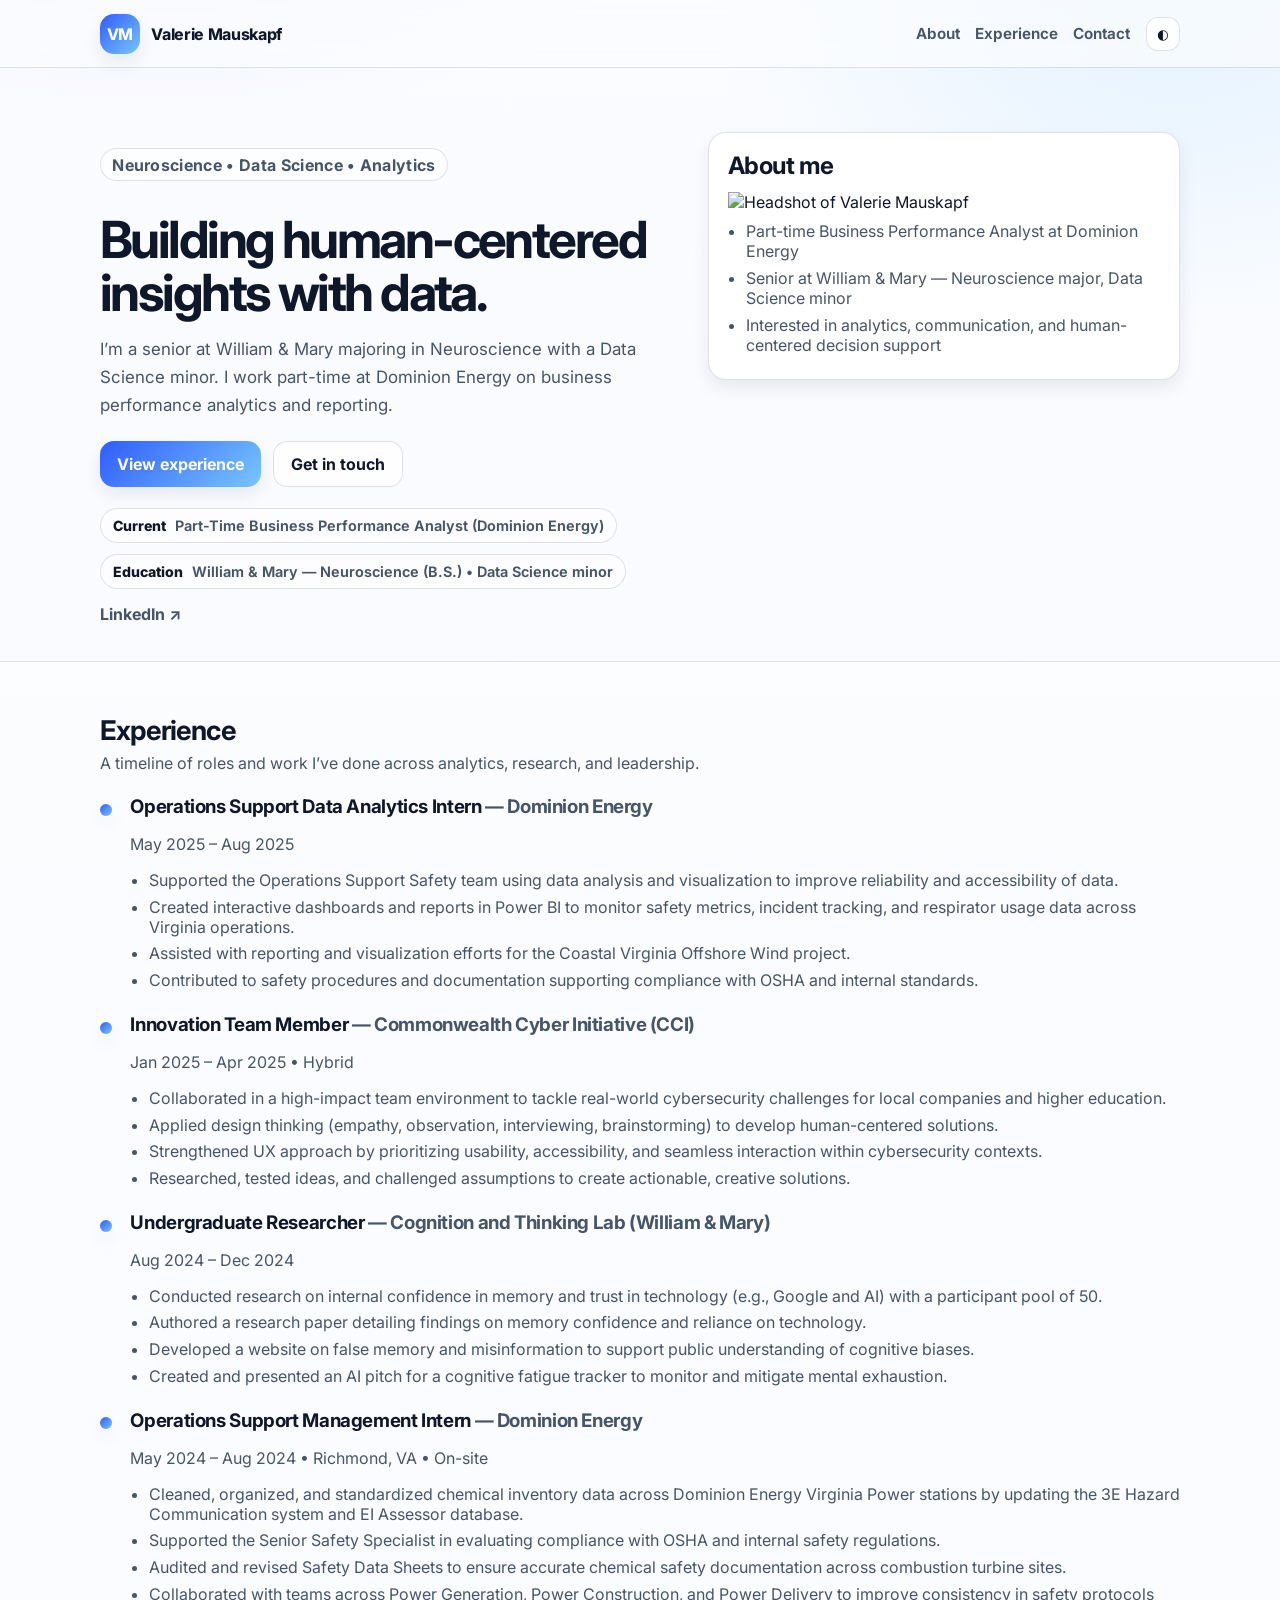
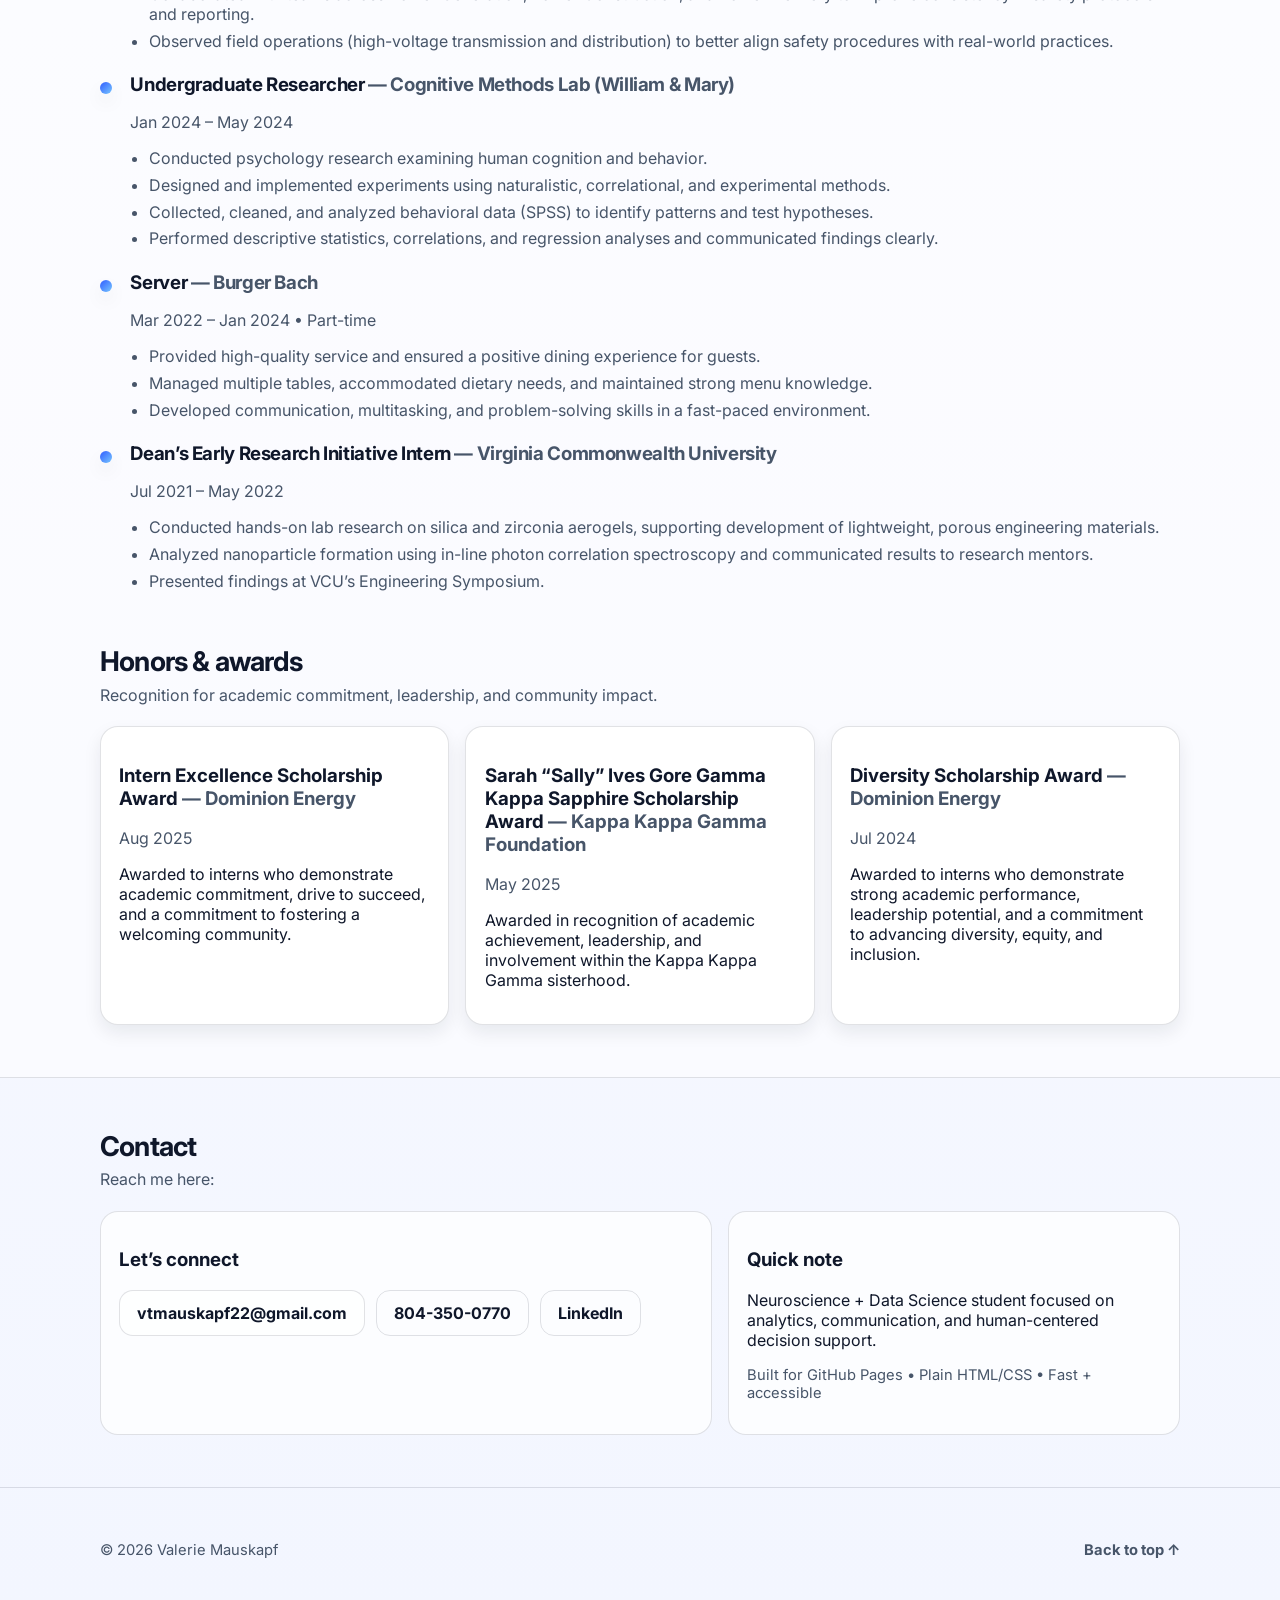
==== index.html @ 545d45dd "Update index.html" ====
<!doctype html>
<html lang="en">
<head>
  <meta charset="utf-8" />
  <meta name="viewport" content="width=device-width, initial-scale=1" />
  <title>Valerie Mauskapf | Portfolio</title>
  <meta name="description" content="Portfolio site: Neuroscience + Data Science, analytics, and human-centered work." />

  <!-- Open Graph -->
  <meta property="og:title" content="Valerie Mauskapf | Portfolio" />
  <meta property="og:description" content="Neuroscience + Data Science, analytics, and human-centered work." />
  <meta property="og:type" content="website" />

  <link rel="preconnect" href="https://fonts.googleapis.com">
  <link rel="preconnect" href="https://fonts.gstatic.com" crossorigin>
  <link href="https://fonts.googleapis.com/css2?family=Inter:wght@400;500;650;750&display=swap" rel="stylesheet">

  <link rel="stylesheet" href="assets/css/styles.css" />
</head>

<body>
  <a class="skip-link" href="#main">Skip to content</a>

  <header class="site-header" id="top">
    <div class="container header-inner">
      <a class="brand" href="#top" aria-label="Home">
        <span class="brand-mark" aria-hidden="true">VM</span>
        <span class="brand-text">Valerie Mauskapf</span>
      </a>

      <nav class="nav" aria-label="Primary">
        <button class="nav-toggle" type="button" aria-expanded="false" aria-controls="nav-links">
          <span class="sr-only">Toggle menu</span>
          <span aria-hidden="true">☰</span>
        </button>

        <div class="nav-links" id="nav-links">
          <a href="#about-me">About</a>
          <a href="#experience">Experience</a>
          <a href="#contact">Contact</a>
          <button class="theme-toggle" type="button" aria-label="Toggle dark mode">
            <span aria-hidden="true">◐</span>
          </button>
        </div>
      </nav>
    </div>
  </header>

  <main id="main">
    <!-- HERO -->
    <section class="hero" id="about-me">
      <div class="container hero-grid">
        <div class="hero-copy">
          <p class="eyebrow">Neuroscience • Data Science • Analytics</p>
          <h1>Building human-centered insights with data.</h1>
          <p class="lead">
            I’m a senior at William &amp; Mary majoring in Neuroscience with a Data Science minor.
            I work part-time at Dominion Energy on business performance analytics and reporting.
          </p>

          <div class="cta-row">
            <a class="btn primary" href="#experience">View experience</a>
            <a class="btn" href="#contact">Get in touch</a>
          </div>

          <div class="meta-row" role="list">
            <div class="meta-pill" role="listitem">
              <span class="meta-k">Current</span>
              <span class="meta-v">Part-Time Business Performance Analyst (Dominion Energy)</span>
            </div>
            <div class="meta-pill" role="listitem">
              <span class="meta-k">Education</span>
              <span class="meta-v">William &amp; Mary — Neuroscience (B.S.) • Data Science minor</span>
            </div>
          </div>

          <div class="link-row">
            <a class="link" href="https://www.linkedin.com/in/valeriemauskapf/details/honors/" target="_blank" rel="noreferrer noopener">
              LinkedIn
              <span aria-hidden="true">↗</span>
            </a>
          </div>
        </div>

        <!-- ABOUT ME CARD (was Highlights) -->
        <div class="hero-card" aria-label="About me">
          <div class="card">
            <h2 class="card-title">About me</h2>

            <!-- Headshot -->
            <!-- Put your photo at: /assets/img/headshot.jpg (or change the src below) -->
            <div class="headshot-wrap" aria-hidden="false">
              <img
                class="headshot"
                src="assets/img/headshot.jpg"
                alt="Headshot of Valerie Mauskapf"
                loading="lazy"
              />
            </div>

            <ul class="bullets">
              <li>Part-time Business Performance Analyst at Dominion Energy</li>
              <li>Senior at William &amp; Mary — Neuroscience major, Data Science minor</li>
              <li>Interested in analytics, communication, and human-centered decision support</li>
            </ul>
          </div>
        </div>
      </div>
    </section>

    <!-- EXPERIENCE -->
    <section class="section alt" id="experience">
      <div class="container">
        <div class="section-head">
          <h2>Experience</h2>
          <p>A timeline of roles and work I’ve done across analytics, research, and leadership.</p>
        </div>

        <div class="timeline">
          <article class="timeline-item">
            <div class="dot" aria-hidden="true"></div>
            <div class="timeline-content">
              <h3>Operations Support Data Analytics Intern <span class="muted">— Dominion Energy</span></h3>
              <p class="muted">May 2025 – Aug 2025</p>
              <ul class="bullets">
                <li>Supported the Operations Support Safety team using data analysis and visualization to improve reliability and accessibility of data.</li>
                <li>Created interactive dashboards and reports in Power BI to monitor safety metrics, incident tracking, and respirator usage data across Virginia operations.</li>
                <li>Assisted with reporting and visualization efforts for the Coastal Virginia Offshore Wind project.</li>
                <li>Contributed to safety procedures and documentation supporting compliance with OSHA and internal standards.</li>
              </ul>
            </div>
          </article>

          <article class="timeline-item">
            <div class="dot" aria-hidden="true"></div>
            <div class="timeline-content">
              <h3>Innovation Team Member <span class="muted">— Commonwealth Cyber Initiative (CCI)</span></h3>
              <p class="muted">Jan 2025 – Apr 2025 • Hybrid</p>
              <ul class="bullets">
                <li>Collaborated in a high-impact team environment to tackle real-world cybersecurity challenges for local companies and higher education.</li>
                <li>Applied design thinking (empathy, observation, interviewing, brainstorming) to develop human-centered solutions.</li>
                <li>Strengthened UX approach by prioritizing usability, accessibility, and seamless interaction within cybersecurity contexts.</li>
                <li>Researched, tested ideas, and challenged assumptions to create actionable, creative solutions.</li>
              </ul>
            </div>
          </article>

          <article class="timeline-item">
            <div class="dot" aria-hidden="true"></div>
            <div class="timeline-content">
              <h3>Undergraduate Researcher <span class="muted">— Cognition and Thinking Lab (William &amp; Mary)</span></h3>
              <p class="muted">Aug 2024 – Dec 2024</p>
              <ul class="bullets">
                <li>Conducted research on internal confidence in memory and trust in technology (e.g., Google and AI) with a participant pool of 50.</li>
                <li>Authored a research paper detailing findings on memory confidence and reliance on technology.</li>
                <li>Developed a website on false memory and misinformation to support public understanding of cognitive biases.</li>
                <li>Created and presented an AI pitch for a cognitive fatigue tracker to monitor and mitigate mental exhaustion.</li>
              </ul>
            </div>
          </article>

          <article class="timeline-item">
            <div class="dot" aria-hidden="true"></div>
            <div class="timeline-content">
              <h3>Operations Support Management Intern <span class="muted">— Dominion Energy</span></h3>
              <p class="muted">May 2024 – Aug 2024 • Richmond, VA • On-site</p>
              <ul class="bullets">
                <li>Cleaned, organized, and standardized chemical inventory data across Dominion Energy Virginia Power stations by updating the 3E Hazard Communication system and EI Assessor database.</li>
                <li>Supported the Senior Safety Specialist in evaluating compliance with OSHA and internal safety regulations.</li>
                <li>Audited and revised Safety Data Sheets to ensure accurate chemical safety documentation across combustion turbine sites.</li>
                <li>Collaborated with teams across Power Generation, Power Construction, and Power Delivery to improve consistency in safety protocols and reporting.</li>
                <li>Observed field operations (high-voltage transmission and distribution) to better align safety procedures with real-world practices.</li>
              </ul>
            </div>
          </article>

          <article class="timeline-item">
            <div class="dot" aria-hidden="true"></div>
            <div class="timeline-content">
              <h3>Undergraduate Researcher <span class="muted">— Cognitive Methods Lab (William &amp; Mary)</span></h3>
              <p class="muted">Jan 2024 – May 2024</p>
              <ul class="bullets">
                <li>Conducted psychology research examining human cognition and behavior.</li>
                <li>Designed and implemented experiments using naturalistic, correlational, and experimental methods.</li>
                <li>Collected, cleaned, and analyzed behavioral data (SPSS) to identify patterns and test hypotheses.</li>
                <li>Performed descriptive statistics, correlations, and regression analyses and communicated findings clearly.</li>
              </ul>
            </div>
          </article>

          <article class="timeline-item">
            <div class="dot" aria-hidden="true"></div>
            <div class="timeline-content">
              <h3>Server <span class="muted">— Burger Bach</span></h3>
              <p class="muted">Mar 2022 – Jan 2024 • Part-time</p>
              <ul class="bullets">
                <li>Provided high-quality service and ensured a positive dining experience for guests.</li>
                <li>Managed multiple tables, accommodated dietary needs, and maintained strong menu knowledge.</li>
                <li>Developed communication, multitasking, and problem-solving skills in a fast-paced environment.</li>
              </ul>
            </div>
          </article>

          <article class="timeline-item">
            <div class="dot" aria-hidden="true"></div>
            <div class="timeline-content">
              <h3>Dean’s Early Research Initiative Intern <span class="muted">— Virginia Commonwealth University</span></h3>
              <p class="muted">Jul 2021 – May 2022</p>
              <ul class="bullets">
                <li>Conducted hands-on lab research on silica and zirconia aerogels, supporting development of lightweight, porous engineering materials.</li>
                <li>Analyzed nanoparticle formation using in-line photon correlation spectroscopy and communicated results to research mentors.</li>
                <li>Presented findings at VCU’s Engineering Symposium.</li>
              </ul>
            </div>
          </article>
        </div>

        <!-- HONORS & AWARDS (under Experience) -->
        <div class="section-head" style="margin-top: 48px;">
          <h2>Honors &amp; awards</h2>
          <p>Recognition for academic commitment, leadership, and community impact.</p>
        </div>

        <div class="cards">
          <article class="card">
            <h3>Intern Excellence Scholarship Award <span class="muted">— Dominion Energy</span></h3>
            <p class="muted">Aug 2025</p>
            <p>
              Awarded to interns who demonstrate academic commitment, drive to succeed, and a commitment to fostering a welcoming community.
            </p>
          </article>

          <article class="card">
            <h3>Sarah “Sally” Ives Gore Gamma Kappa Sapphire Scholarship Award <span class="muted">— Kappa Kappa Gamma Foundation</span></h3>
            <p class="muted">May 2025</p>
            <p>
              Awarded in recognition of academic achievement, leadership, and involvement within the Kappa Kappa Gamma sisterhood.
            </p>
          </article>

          <article class="card">
            <h3>Diversity Scholarship Award <span class="muted">— Dominion Energy</span></h3>
            <p class="muted">Jul 2024</p>
            <p>
              Awarded to interns who demonstrate strong academic performance, leadership potential, and a commitment to advancing diversity, equity, and inclusion.
            </p>
          </article>
        </div>
      </div>
    </section>

    <!-- CONTACT -->
    <section class="section" id="contact">
      <div class="container">
        <div class="section-head">
          <h2>Contact</h2>
          <p>Reach me here:</p>
        </div>

        <div class="contact-card">
          <div class="panel">
            <h3>Let’s connect</h3>

            <div class="contact-links">
              <a class="btn" href="mailto:vtmauskapf22@gmail.com">vtmauskapf22@gmail.com</a>
              <a class="btn ghost" href="tel:+18043500770">804-350-0770</a>
              <a class="btn ghost" href="https://www.linkedin.com/in/valeriemauskapf/details/honors/" target="_blank" rel="noreferrer noopener">
                LinkedIn
              </a>
            </div>
          </div>

          <div class="panel subtle">
            <h3>Quick note</h3>
            <p>
              Neuroscience + Data Science student focused on analytics, communication, and human-centered decision support.
            </p>
            <p class="muted small">
              Built for GitHub Pages • Plain HTML/CSS • Fast + accessible
            </p>
          </div>
        </div>
      </div>
    </section>

    <footer class="site-footer">
      <div class="container footer-inner">
        <p class="muted small">© <span id="year"></span> Valerie Mauskapf</p>
        <a class="link small" href="#top">Back to top ↑</a>
      </div>
    </footer>
  </main>

  <script src="assets/js/main.js"></script>

  <!-- Small inline helper so the year always updates even if main.js changes -->
  <script>
    (function () {
      var y = document.getElementById("year");
      if (y) y.textContent = new Date().getFullYear();
    })();
  </script>
</body>
</html>
---- assets/css/styles.css ----
:root{
  --bg: #fbfcff;
  --bg2:#f3f6ff;
  --card:#ffffff;
  --text:#0f172a;     /* slate-900 */
  --muted:#475569;    /* slate-600 */
  --line: rgba(15, 23, 42, 0.12);

  --brand:#2f5cff;    /* clean corporate blue */
  --brand2:#78c6ff;   /* soft accent */
  --success:#16a34a;

  --shadow: 0 14px 28px rgba(15, 23, 42, 0.10);
  --shadow2: 0 8px 18px rgba(15, 23, 42, 0.08);

  --radius: 18px;
  --radius2: 22px;

  --container: 1080px;
  --header-h: 68px;

  color-scheme: light;
}

/* Optional: dark mode support if you keep the toggle */
[data-theme="dark"]{
  --bg:#0b0d12;
  --bg2:#0f1220;
  --card:#12162a;
  --text:#eef1ff;
  --muted:#b8c0ffcc;
  --line: rgba(255,255,255,0.14);

  --shadow: 0 18px 42px rgba(0,0,0,0.45);
  --shadow2: 0 12px 24px rgba(0,0,0,0.35);

  color-scheme: dark;
}

/* ---------- Base ---------- */
*{ box-sizing:border-box; }
html{ scroll-behavior:smooth; }
body{
  margin:0;
  font-family: Inter, system-ui, -apple-system, Segoe UI, Roboto, Arial, sans-serif;
  color:var(--text);
  background:
    radial-gradient(1100px 700px at 12% -8%, rgba(47,92,255,.14), transparent 55%),
    radial-gradient(900px 640px at 92% 0%, rgba(120,198,255,.18), transparent 52%),
    linear-gradient(180deg, var(--bg) 0%, var(--bg2) 100%);
}

img{ max-width:100%; height:auto; }
a{ color:inherit; text-decoration:none; }
button{ font-family:inherit; }

:focus-visible{
  outline: 3px solid rgba(47,92,255,.35);
  outline-offset: 3px;
}

/* ---------- Layout helpers ---------- */
.container{
  width: min(var(--container), calc(100% - 2rem));
  margin-inline:auto;
}

.section{
  padding: 3.25rem 0;
}
.section.alt{
  background: rgba(255,255,255,.55);
  border-top: 1px solid var(--line);
  border-bottom: 1px solid var(--line);
}
[data-theme="dark"] .section.alt{
  background: rgba(255,255,255,.04);
}

/* ---------- Skip link ---------- */
.skip-link{
  position:absolute;
  left:-999px;
  top:0;
  background: var(--card);
  color: var(--text);
  border: 1px solid var(--line);
  padding: .75rem 1rem;
  border-radius: 14px;
  box-shadow: var(--shadow2);
  z-index:9999;
}
.skip-link:focus{
  left: 1rem;
  top: 1rem;
}

/* ---------- Header / Nav ---------- */
.site-header{
  position: sticky;
  top: 0;
  z-index: 50;
  height: var(--header-h);
  display:flex;
  align-items:center;
  backdrop-filter: blur(14px);
  background: rgba(251,252,255,0.72);
  border-bottom: 1px solid var(--line);
}
[data-theme="dark"] .site-header{
  background: rgba(11,13,18,0.65);
}

.header-inner{
  display:flex;
  align-items:center;
  justify-content:space-between;
  gap: 1rem;
}

.brand{
  display:flex;
  align-items:center;
  gap: .7rem;
  font-weight: 750;
  letter-spacing: -0.02em;
}
.brand-mark{
  width: 40px;
  height: 40px;
  border-radius: 14px;
  display:grid;
  place-items:center;
  color: white;
  background: linear-gradient(135deg, var(--brand), var(--brand2));
  box-shadow: var(--shadow2);
}
.brand-text{ font-size: 1rem; }

.nav{
  display:flex;
  align-items:center;
  gap: .75rem;
  position: relative;
}

.nav-toggle{
  display:none;
  border: 1px solid var(--line);
  background: rgba(255,255,255,.75);
  color: var(--text);
  border-radius: 12px;
  padding: .5rem .75rem;
  cursor:pointer;
}
[data-theme="dark"] .nav-toggle{
  background: rgba(255,255,255,.06);
  color: var(--text);
}

.nav-links{
  display:flex;
  align-items:center;
  gap: .95rem;
}
.nav-links a{
  font-weight: 650;
  font-size: .95rem;
  color: var(--muted);
}
.nav-links a:hover{ color: var(--text); }

.theme-toggle{
  border: 1px solid var(--line);
  background: rgba(255,255,255,.75);
  color: var(--text);
  border-radius: 12px;
  padding: .5rem .65rem;
  cursor:pointer;
}
[data-theme="dark"] .theme-toggle{
  background: rgba(255,255,255,.06);
}

/* ---------- Hero ---------- */
.hero{
  padding: 4.0rem 0 2.25rem;
}

.hero-grid{
  display:grid;
  grid-template-columns: 1.1fr 0.9fr;
  gap: 2rem;
  align-items: start;
}

.eyebrow{
  display:inline-flex;
  align-items:center;
  gap:.5rem;
  font-weight: 700;
  letter-spacing: .02em;
  color: var(--muted);
  border: 1px solid var(--line);
  background: rgba(255,255,255,.55);
  padding: .35rem .7rem;
  border-radius: 999px;
}

h1{
  font-size: clamp(2.2rem, 4vw, 3.25rem);
  line-height: 1.04;
  margin: 1rem 0 1rem;
  letter-spacing: -0.05em;
}

.lead{
  font-size: 1.06rem;
  line-height: 1.65;
  color: var(--muted);
  margin: 0 0 1.35rem;
  max-width: 65ch;
}

.cta-row{
  display:flex;
  gap: .8rem;
  flex-wrap: wrap;
  margin-top: .25rem;
}

.btn{
  display:inline-flex;
  align-items:center;
  justify-content:center;
  gap: .45rem;
  padding: .74rem 1.05rem;
  border-radius: 14px;
  border: 1px solid var(--line);
  background: rgba(255,255,255,.72);
  color: var(--text);
  font-weight: 700;
  cursor: pointer;
  box-shadow: none;
  transition: transform .12s ease, box-shadow .12s ease, background .12s ease;
}
[data-theme="dark"] .btn{
  background: rgba(255,255,255,.06);
}
.btn:hover{
  transform: translateY(-1px);
  box-shadow: var(--shadow2);
}

.btn.primary{
  border: none;
  color: white;
  background: linear-gradient(135deg, var(--brand), var(--brand2));
  box-shadow: var(--shadow2);
}
.btn.primary:hover{
  box-shadow: var(--shadow);
}

.btn.ghost{
  background: transparent;
}

.btn.small{
  padding: .56rem .85rem;
  border-radius: 12px;
  font-size: .95rem;
}

.meta-row{
  display:flex;
  gap: .7rem;
  flex-wrap: wrap;
  margin: 1.3rem 0 .95rem;
}

.meta-pill{
  border: 1px solid var(--line);
  background: rgba(255,255,255,.60);
  border-radius: 999px;
  padding: .5rem .75rem;
  display:flex;
  align-items: baseline;
  gap: .55rem;
}
[data-theme="dark"] .meta-pill{
  background: rgba(255,255,255,.05);
}

.meta-k{ font-weight: 800; font-size: .88rem; }
.meta-v{ font-weight: 650; font-size: .90rem; color: var(--muted); }

.link-row{
  display:flex;
  gap: 1rem;
  flex-wrap: wrap;
  margin-top: .6rem;
}
.link{
  color: var(--muted);
  font-weight: 700;
  border-bottom: 1px dashed transparent;
}
.link:hover{
  color: var(--text);
  border-bottom-color: rgba(47,92,255,.45);
}

/* ---------- Headshot card (clean + corporate) ---------- */
.hero-right{
  display:flex;
  justify-content: flex-end;
}

.headshot-card{
  width: min(420px, 100%);
  border: 1px solid var(--line);
  background: var(--card);
  border-radius: var(--radius2);
  overflow: hidden;
  box-shadow: var(--shadow);
}

.headshot{
  width: 100%;
  height: auto;
  display:block;
  object-fit: cover;
}

.headshot-meta{
  padding: 1rem 1.1rem 1.2rem;
}
.headshot-name{
  margin: 0;
  font-weight: 800;
  letter-spacing: -0.02em;
}
.headshot-tag{
  margin: .3rem 0 0;
  color: var(--muted);
  font-weight: 650;
}

/* ---------- Section headings ---------- */
.section-head{
  margin-bottom: 1.35rem;
}
.section-head h2{
  font-size: 1.7rem;
  margin: 0 0 .4rem;
  letter-spacing: -0.03em;
}
.section-head p{
  margin: 0;
  color: var(--muted);
  max-width: 75ch;
}

/* ---------- Cards / Panels ---------- */
.panel, .card{
  border: 1px solid var(--line);
  border-radius: var(--radius);
  padding: 1.1rem 1.15rem;
  background: rgba(255,255,255,.72);
}
[data-theme="dark"] .panel,
[data-theme="dark"] .card{
  background: rgba(255,255,255,.05);
}

.card{
  background: var(--card);
  box-shadow: var(--shadow2);
}
.card:hover{
  box-shadow: var(--shadow);
}

.card-title{
  margin: 0 0 .75rem;
  letter-spacing: -0.02em;
}

/* ---------- Lists ---------- */
.bullets{
  margin: .6rem 0 0;
  padding-left: 1.15rem;
  color: var(--muted);
}
.bullets li{ margin: .42rem 0; }

.tags{
  list-style:none;
  padding: 0;
  margin: .9rem 0 1rem;
  display:flex;
  flex-wrap: wrap;
  gap: .5rem;
}
.tags li{
  border: 1px solid var(--line);
  padding: .35rem .55rem;
  border-radius: 999px;
  font-weight: 700;
  color: var(--muted);
  background: rgba(47,92,255,.06);
}

/* ---------- Two-column sections ---------- */
.two-col{
  display:grid;
  grid-template-columns: 1fr 1fr;
  gap: 1rem;
}

/* ---------- Definition list ---------- */
.dl{
  margin: .6rem 0 0;
  display:grid;
  gap: .75rem;
}
dt{ font-weight: 800; }
dd{
  margin: .15rem 0 0;
  color: var(--muted);
  font-weight: 650;
}

/* ---------- Timeline ---------- */
.timeline{
  display:grid;
  gap: 1rem;
}
.timeline-item{
  display:grid;
  grid-template-columns: 16px 1fr;
  gap: .9rem;
  align-items: start;
}
.dot{
  width: 12px;
  height: 12px;
  border-radius: 999px;
  margin-top: .55rem;
  background: linear-gradient(135deg, var(--brand), var(--brand2));
  box-shadow: var(--shadow2);
}
.timeline-content h3{
  margin: 0 0 .15rem;
  letter-spacing: -0.02em;
}
.muted{ color: var(--muted); }
.small{ font-size: .92rem; }

/* ---------- Project cards grid ---------- */
.cards{
  display:grid;
  grid-template-columns: repeat(3, 1fr);
  gap: 1rem;
}
.card-actions{
  display:flex;
  gap: .6rem;
  flex-wrap: wrap;
}

/* ---------- Skills grid ---------- */
.skill-grid{
  display:grid;
  grid-template-columns: repeat(3, 1fr);
  gap: 1rem;
}

/* ---------- Contact ---------- */
.contact-card{
  display:grid;
  grid-template-columns: 1.15fr .85fr;
  gap: 1rem;
}
.contact-links{
  display:flex;
  gap: .7rem;
  flex-wrap: wrap;
  margin-top: .9rem;
}

/* ---------- Footer ---------- */
.site-footer{
  padding: 2.4rem 0;
  border-top: 1px solid var(--line);
}
.footer-inner{
  display:flex;
  align-items:center;
  justify-content:space-between;
  gap: 1rem;
}

/* ---------- Screen reader utility ---------- */
.sr-only{
  position:absolute;
  width:1px;
  height:1px;
  padding:0;
  margin:-1px;
  overflow:hidden;
  clip:rect(0,0,0,0);
  white-space:nowrap;
  border:0;
}

/* ---------- Responsive ---------- */
@media (max-width: 900px){
  .hero-grid{ grid-template-columns: 1fr; }
  .hero-right{ justify-content: flex-start; }

  .cards{ grid-template-columns: 1fr; }
  .skill-grid{ grid-template-columns: 1fr; }
  .two-col{ grid-template-columns: 1fr; }
  .contact-card{ grid-template-columns: 1fr; }

  .nav-toggle{ display:inline-flex; }

  .nav-links{
    display:none;
    position:absolute;
    right:0;
    top: calc(var(--header-h) - 10px);
    flex-direction: column;
    align-items: stretch;
    min-width: 220px;
    padding: .75rem;
    border: 1px solid var(--line);
    border-radius: 16px;
    background: rgba(251,252,255,0.92);
    backdrop-filter: blur(12px);
    box-shadow: var(--shadow2);
  }
  [data-theme="dark"] .nav-links{
    background: rgba(11,13,18,0.90);
  }

  .nav-links.open{ display:flex; }

  .nav-links a, .nav-links button{
    padding: .55rem .65rem;
    border-radius: 12px;
  }
}

/* ---------- Reduced motion ---------- */
@media (prefers-reduced-motion: reduce){
  html{ scroll-behavior:auto; }
  .btn{ transition:none; }
}
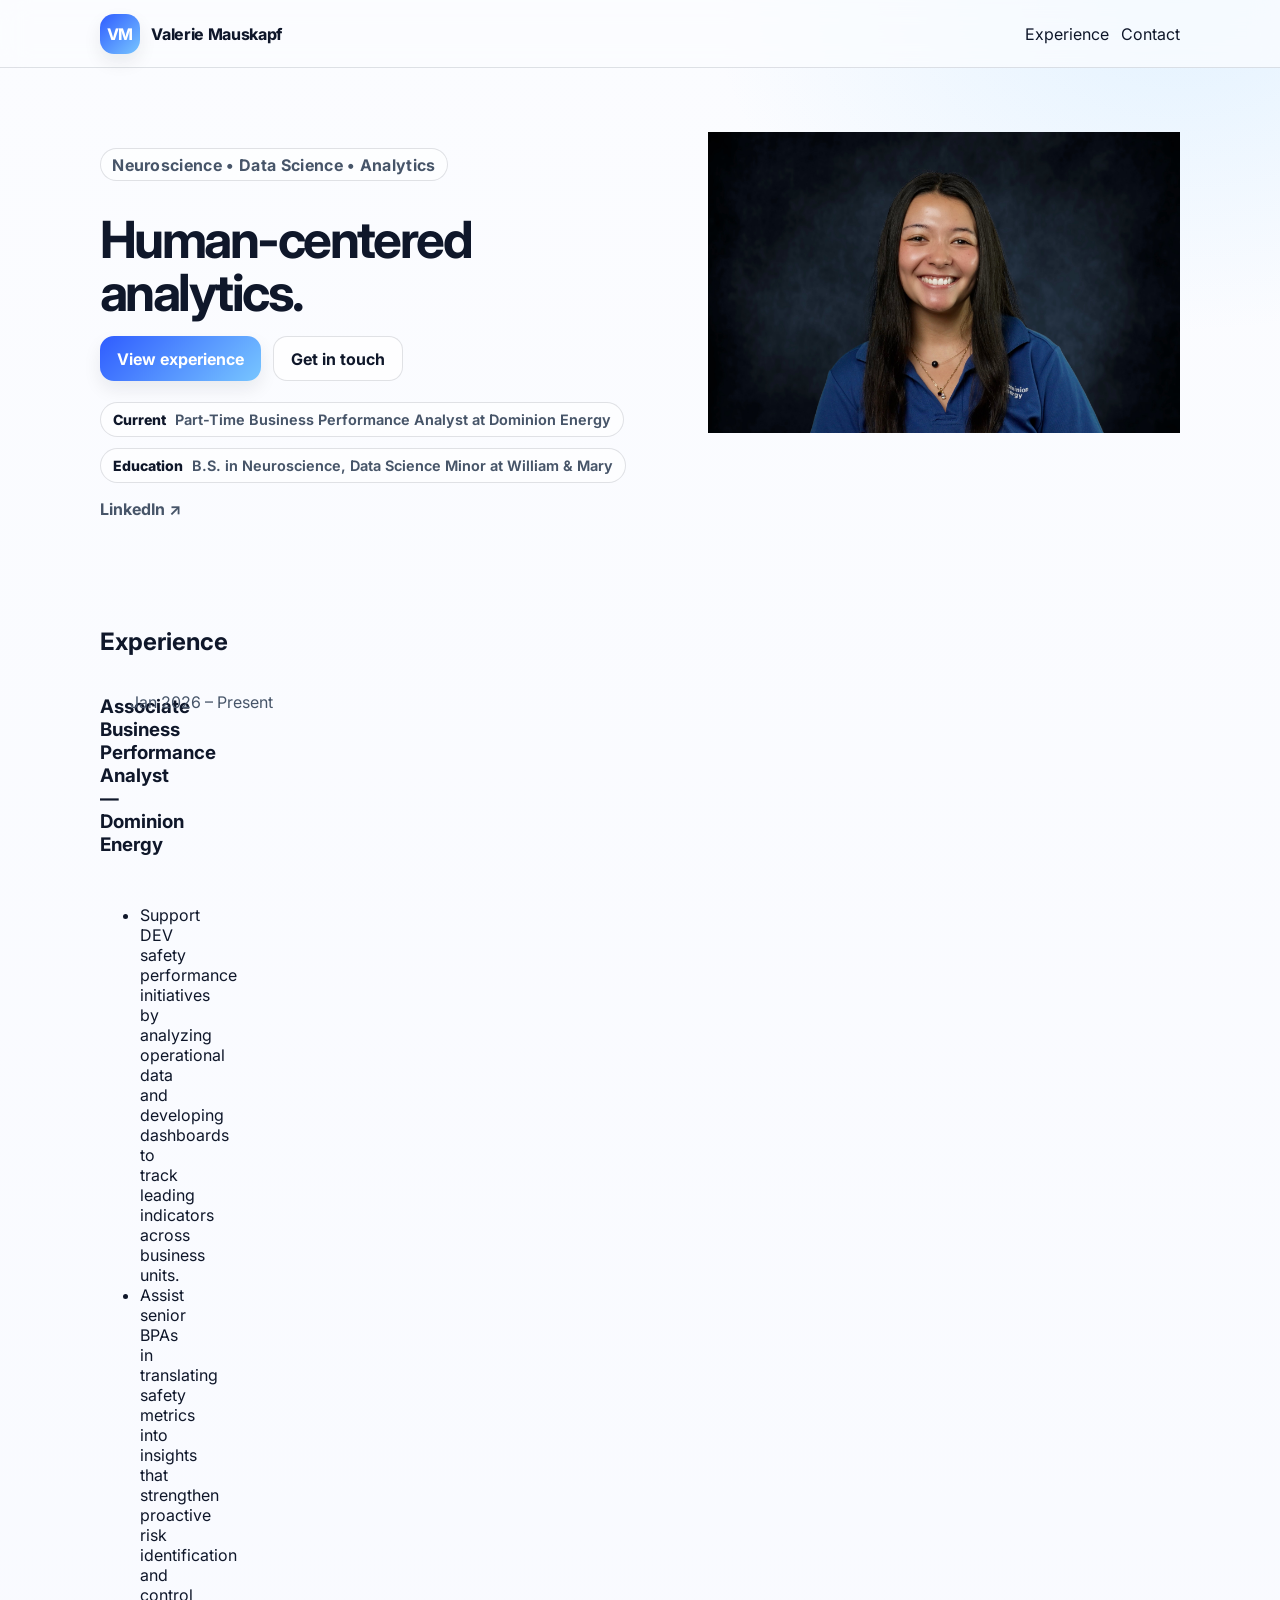
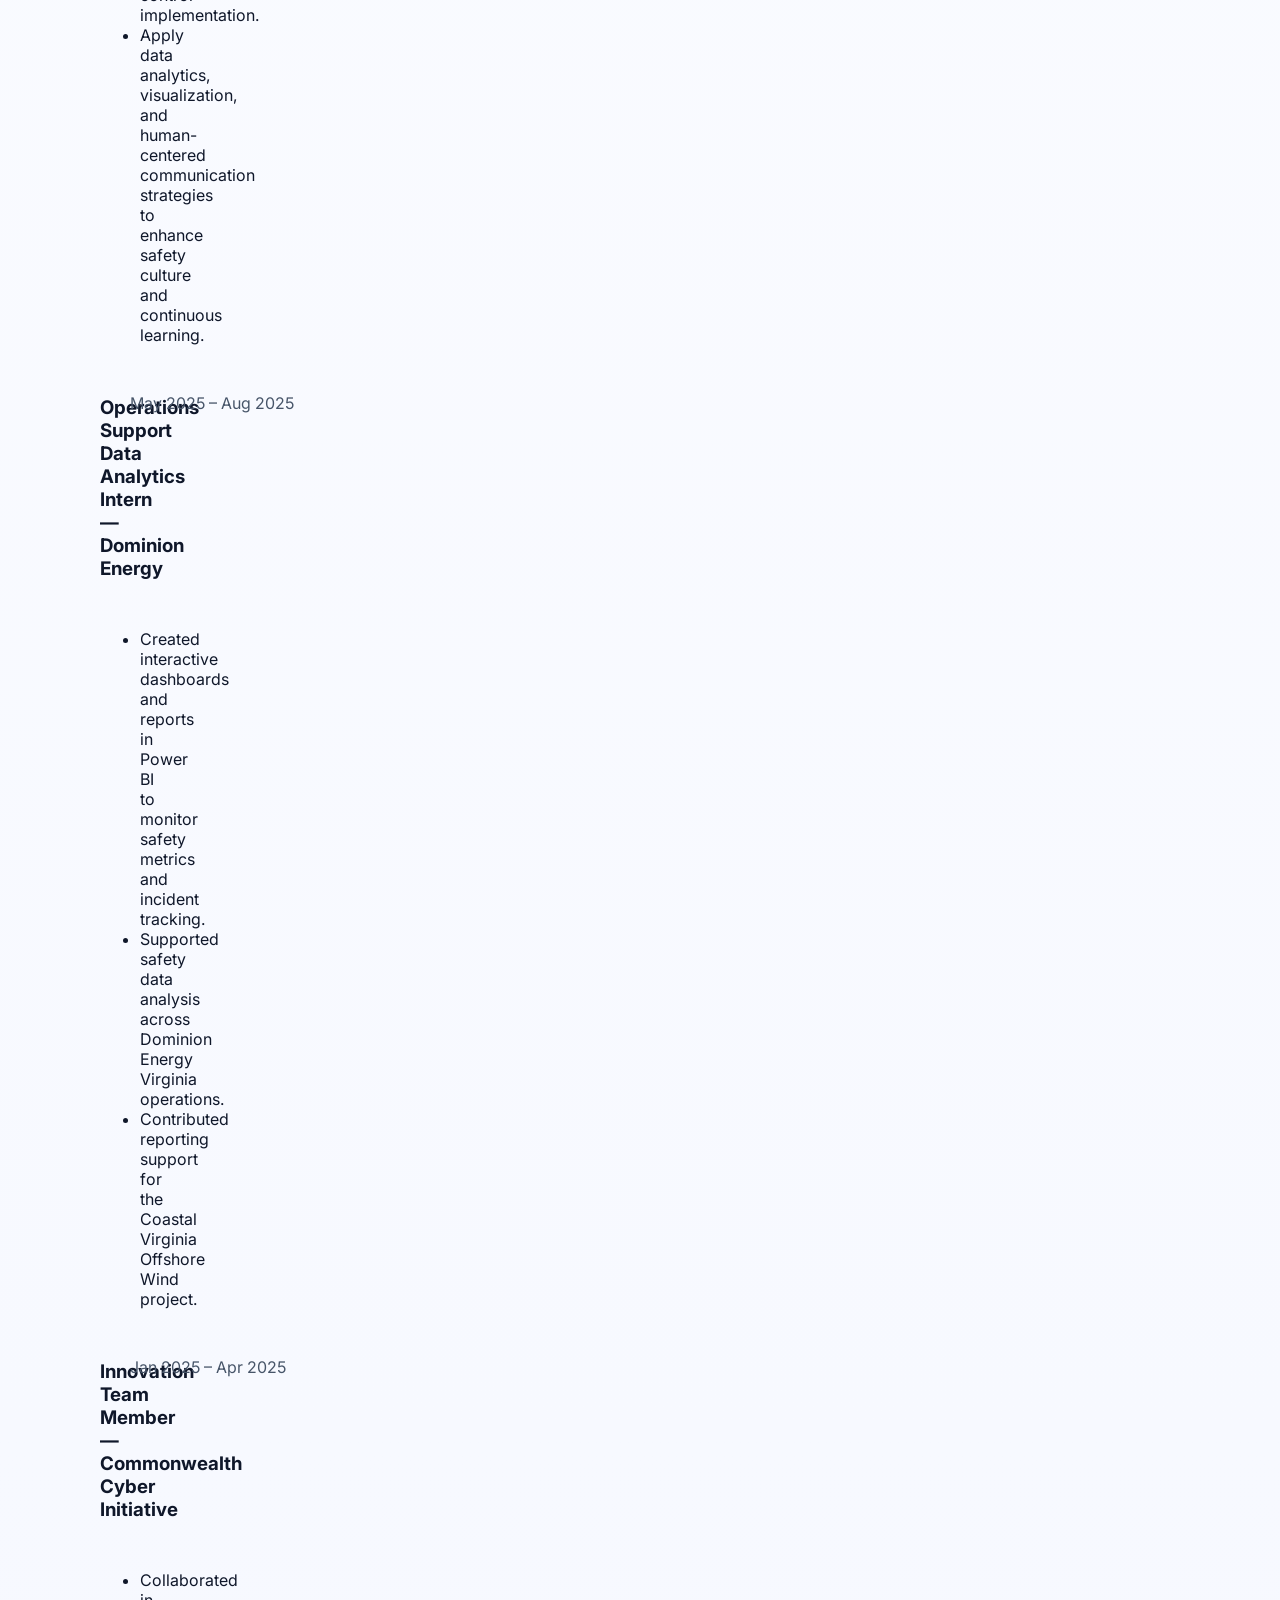
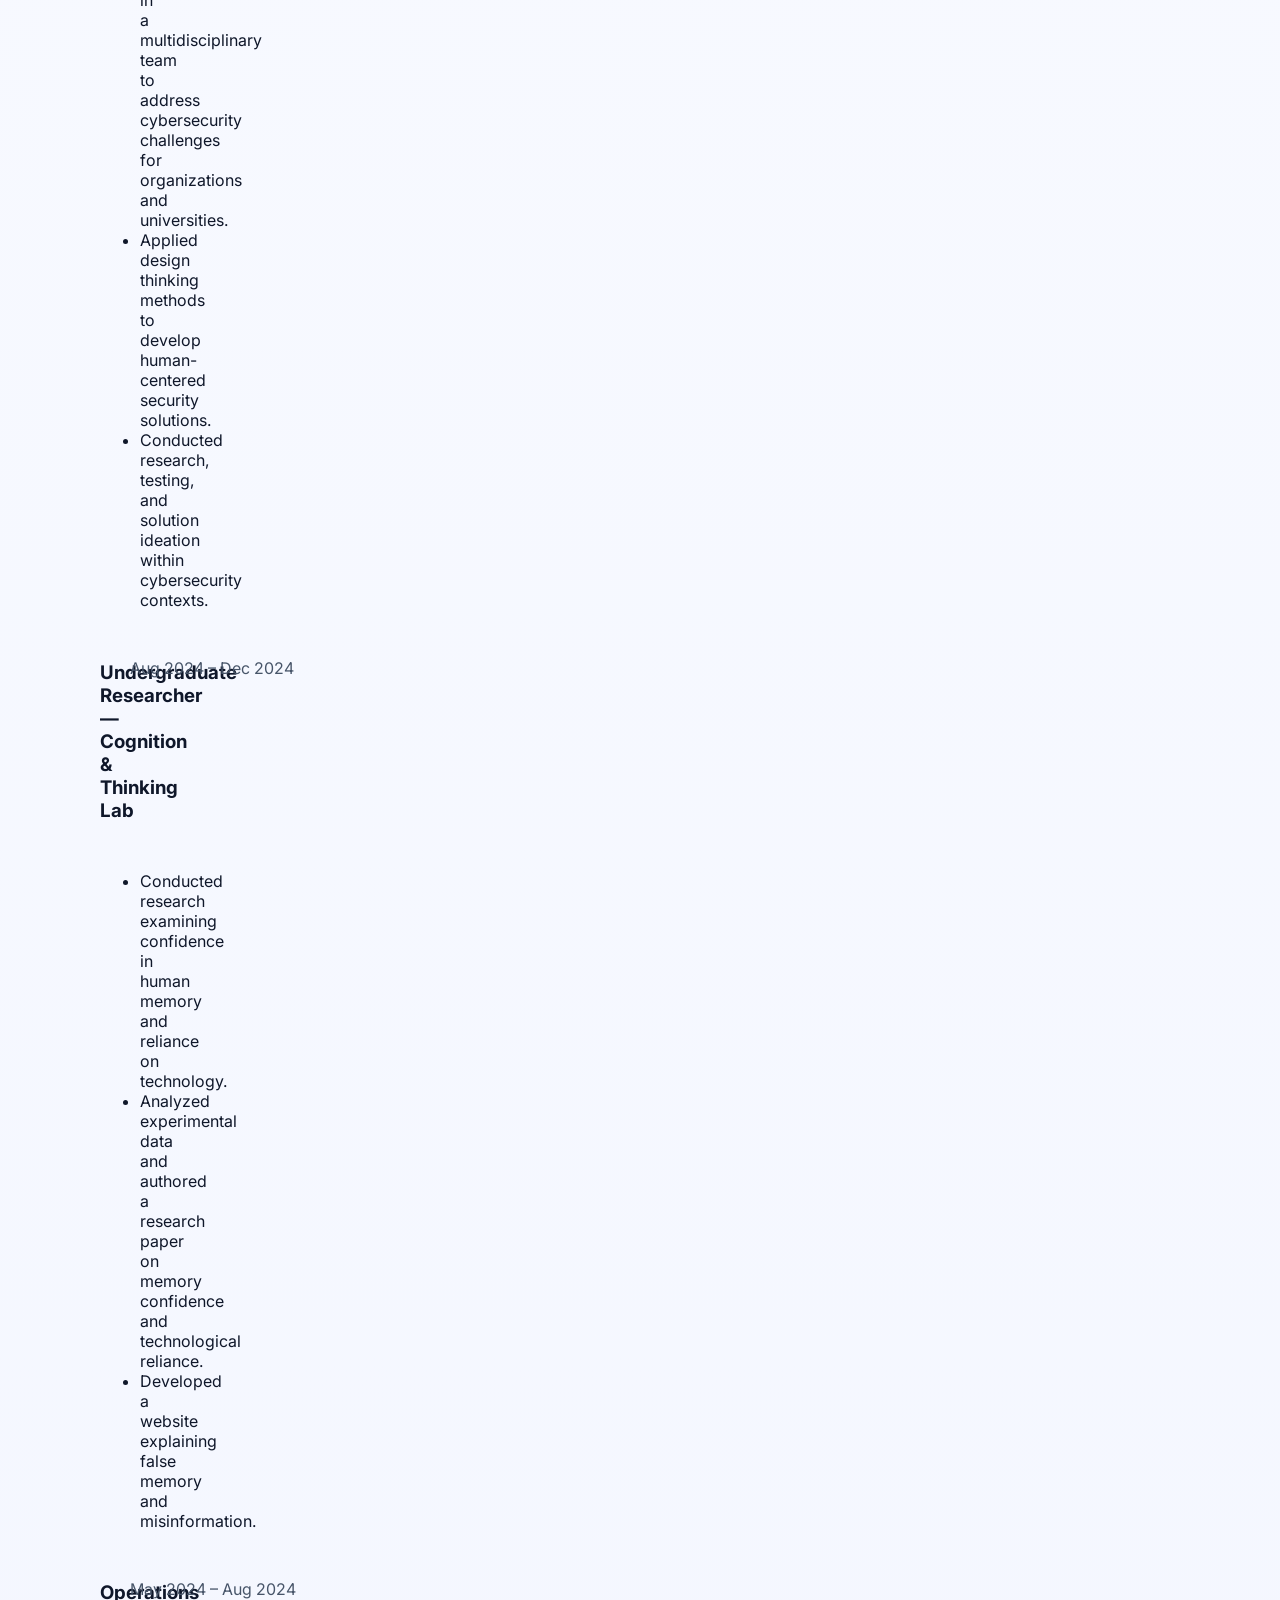
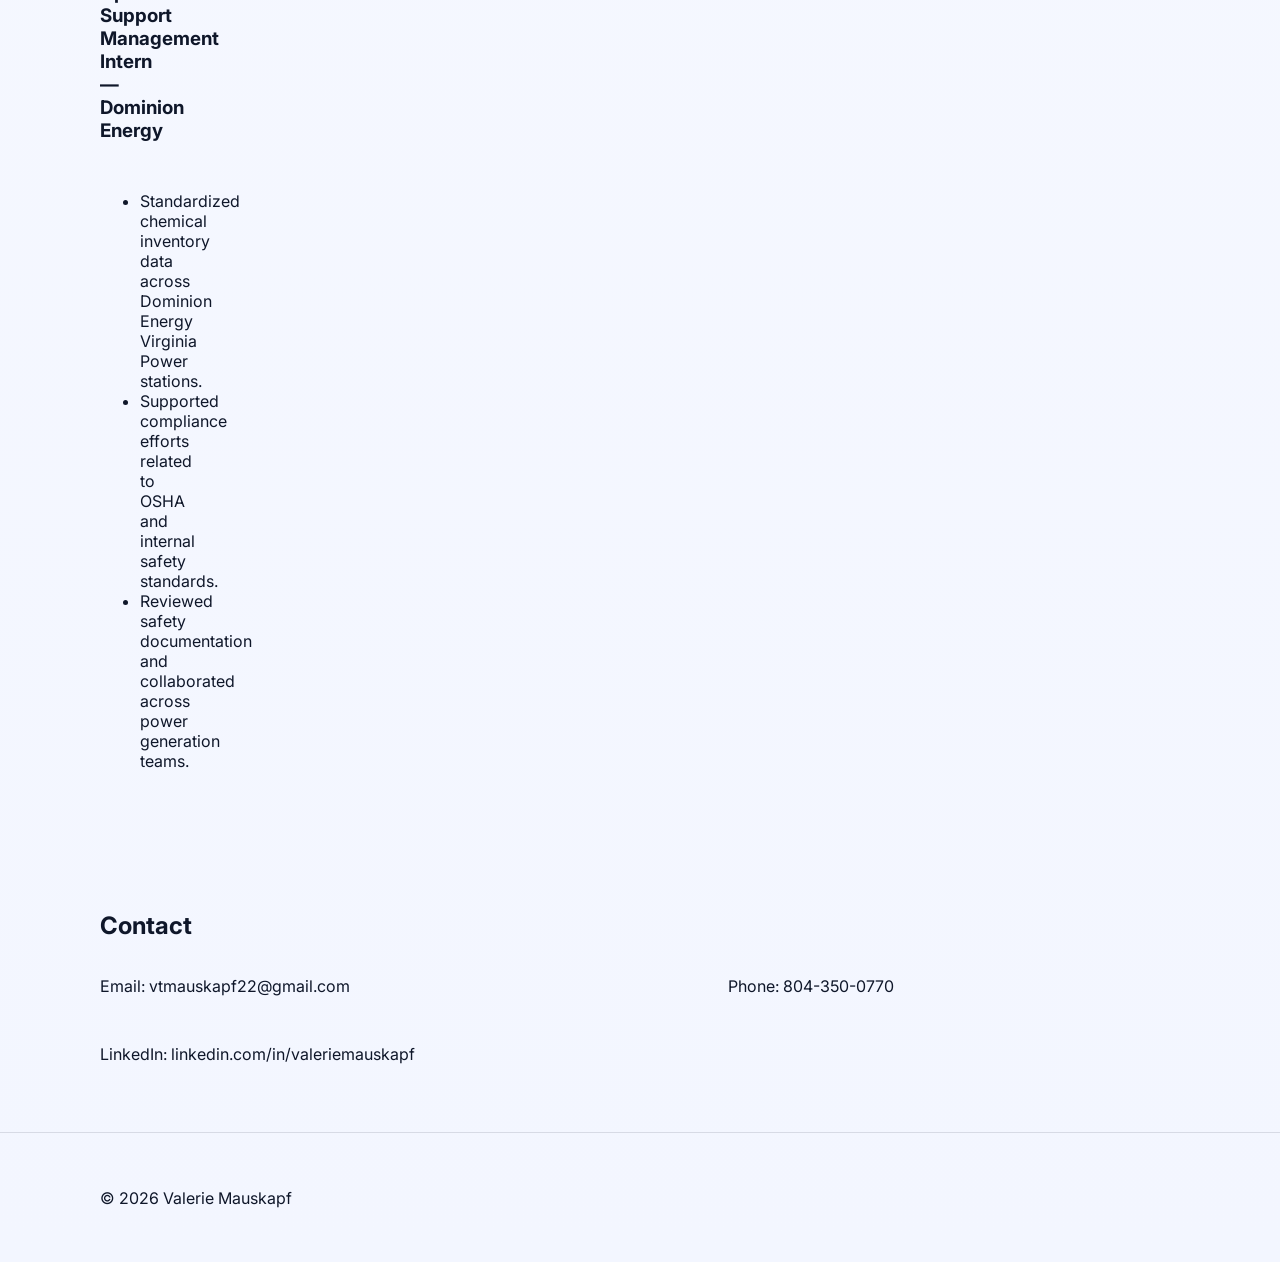
==== commit f054da3c: "Update index.html" ====
--- a/index.html
+++ b/index.html
@@ -1,304 +1,240 @@
 <!doctype html>
 <html lang="en">
 <head>
-  <meta charset="utf-8" />
-  <meta name="viewport" content="width=device-width, initial-scale=1" />
-  <title>Valerie Mauskapf | Portfolio</title>
-  <meta name="description" content="Portfolio site: Neuroscience + Data Science, analytics, and human-centered work." />
-
-  <!-- Open Graph -->
-  <meta property="og:title" content="Valerie Mauskapf | Portfolio" />
-  <meta property="og:description" content="Neuroscience + Data Science, analytics, and human-centered work." />
-  <meta property="og:type" content="website" />
-
-  <link rel="preconnect" href="https://fonts.googleapis.com">
-  <link rel="preconnect" href="https://fonts.gstatic.com" crossorigin>
-  <link href="https://fonts.googleapis.com/css2?family=Inter:wght@400;500;650;750&display=swap" rel="stylesheet">
-
-  <link rel="stylesheet" href="assets/css/styles.css" />
+<meta charset="utf-8">
+<meta name="viewport" content="width=device-width, initial-scale=1">
+<title>Valerie Mauskapf</title>
+
+<link rel="preconnect" href="https://fonts.googleapis.com">
+<link rel="preconnect" href="https://fonts.gstatic.com" crossorigin>
+<link href="https://fonts.googleapis.com/css2?family=Inter:wght@400;500;600;700&display=swap" rel="stylesheet">
+
+<link rel="stylesheet" href="assets/css/styles.css">
+
 </head>
 
 <body>
-  <a class="skip-link" href="#main">Skip to content</a>
-
-  <header class="site-header" id="top">
-    <div class="container header-inner">
-      <a class="brand" href="#top" aria-label="Home">
-        <span class="brand-mark" aria-hidden="true">VM</span>
-        <span class="brand-text">Valerie Mauskapf</span>
-      </a>
-
-      <nav class="nav" aria-label="Primary">
-        <button class="nav-toggle" type="button" aria-expanded="false" aria-controls="nav-links">
-          <span class="sr-only">Toggle menu</span>
-          <span aria-hidden="true">☰</span>
-        </button>
-
-        <div class="nav-links" id="nav-links">
-          <a href="#about-me">About</a>
-          <a href="#experience">Experience</a>
-          <a href="#contact">Contact</a>
-          <button class="theme-toggle" type="button" aria-label="Toggle dark mode">
-            <span aria-hidden="true">◐</span>
-          </button>
-        </div>
-      </nav>
-    </div>
-  </header>
-
-  <main id="main">
-    <!-- HERO -->
-    <section class="hero" id="about-me">
-      <div class="container hero-grid">
-        <div class="hero-copy">
-          <p class="eyebrow">Neuroscience • Data Science • Analytics</p>
-          <h1>Building human-centered insights with data.</h1>
-          <p class="lead">
-            I’m a senior at William &amp; Mary majoring in Neuroscience with a Data Science minor.
-            I work part-time at Dominion Energy on business performance analytics and reporting.
-          </p>
-
-          <div class="cta-row">
-            <a class="btn primary" href="#experience">View experience</a>
-            <a class="btn" href="#contact">Get in touch</a>
-          </div>
-
-          <div class="meta-row" role="list">
-            <div class="meta-pill" role="listitem">
-              <span class="meta-k">Current</span>
-              <span class="meta-v">Part-Time Business Performance Analyst (Dominion Energy)</span>
-            </div>
-            <div class="meta-pill" role="listitem">
-              <span class="meta-k">Education</span>
-              <span class="meta-v">William &amp; Mary — Neuroscience (B.S.) • Data Science minor</span>
-            </div>
-          </div>
-
-          <div class="link-row">
-            <a class="link" href="https://www.linkedin.com/in/valeriemauskapf/details/honors/" target="_blank" rel="noreferrer noopener">
-              LinkedIn
-              <span aria-hidden="true">↗</span>
-            </a>
-          </div>
-        </div>
-
-        <!-- ABOUT ME CARD (was Highlights) -->
-        <div class="hero-card" aria-label="About me">
-          <div class="card">
-            <h2 class="card-title">About me</h2>
-
-            <!-- Headshot -->
-            <!-- Put your photo at: /assets/img/headshot.jpg (or change the src below) -->
-            <div class="headshot-wrap" aria-hidden="false">
-              <img
-                class="headshot"
-                src="assets/img/headshot.jpg"
-                alt="Headshot of Valerie Mauskapf"
-                loading="lazy"
-              />
-            </div>
-
-            <ul class="bullets">
-              <li>Part-time Business Performance Analyst at Dominion Energy</li>
-              <li>Senior at William &amp; Mary — Neuroscience major, Data Science minor</li>
-              <li>Interested in analytics, communication, and human-centered decision support</li>
-            </ul>
-          </div>
-        </div>
-      </div>
-    </section>
-
-    <!-- EXPERIENCE -->
-    <section class="section alt" id="experience">
-      <div class="container">
-        <div class="section-head">
-          <h2>Experience</h2>
-          <p>A timeline of roles and work I’ve done across analytics, research, and leadership.</p>
-        </div>
-
-        <div class="timeline">
-          <article class="timeline-item">
-            <div class="dot" aria-hidden="true"></div>
-            <div class="timeline-content">
-              <h3>Operations Support Data Analytics Intern <span class="muted">— Dominion Energy</span></h3>
-              <p class="muted">May 2025 – Aug 2025</p>
-              <ul class="bullets">
-                <li>Supported the Operations Support Safety team using data analysis and visualization to improve reliability and accessibility of data.</li>
-                <li>Created interactive dashboards and reports in Power BI to monitor safety metrics, incident tracking, and respirator usage data across Virginia operations.</li>
-                <li>Assisted with reporting and visualization efforts for the Coastal Virginia Offshore Wind project.</li>
-                <li>Contributed to safety procedures and documentation supporting compliance with OSHA and internal standards.</li>
-              </ul>
-            </div>
-          </article>
-
-          <article class="timeline-item">
-            <div class="dot" aria-hidden="true"></div>
-            <div class="timeline-content">
-              <h3>Innovation Team Member <span class="muted">— Commonwealth Cyber Initiative (CCI)</span></h3>
-              <p class="muted">Jan 2025 – Apr 2025 • Hybrid</p>
-              <ul class="bullets">
-                <li>Collaborated in a high-impact team environment to tackle real-world cybersecurity challenges for local companies and higher education.</li>
-                <li>Applied design thinking (empathy, observation, interviewing, brainstorming) to develop human-centered solutions.</li>
-                <li>Strengthened UX approach by prioritizing usability, accessibility, and seamless interaction within cybersecurity contexts.</li>
-                <li>Researched, tested ideas, and challenged assumptions to create actionable, creative solutions.</li>
-              </ul>
-            </div>
-          </article>
-
-          <article class="timeline-item">
-            <div class="dot" aria-hidden="true"></div>
-            <div class="timeline-content">
-              <h3>Undergraduate Researcher <span class="muted">— Cognition and Thinking Lab (William &amp; Mary)</span></h3>
-              <p class="muted">Aug 2024 – Dec 2024</p>
-              <ul class="bullets">
-                <li>Conducted research on internal confidence in memory and trust in technology (e.g., Google and AI) with a participant pool of 50.</li>
-                <li>Authored a research paper detailing findings on memory confidence and reliance on technology.</li>
-                <li>Developed a website on false memory and misinformation to support public understanding of cognitive biases.</li>
-                <li>Created and presented an AI pitch for a cognitive fatigue tracker to monitor and mitigate mental exhaustion.</li>
-              </ul>
-            </div>
-          </article>
-
-          <article class="timeline-item">
-            <div class="dot" aria-hidden="true"></div>
-            <div class="timeline-content">
-              <h3>Operations Support Management Intern <span class="muted">— Dominion Energy</span></h3>
-              <p class="muted">May 2024 – Aug 2024 • Richmond, VA • On-site</p>
-              <ul class="bullets">
-                <li>Cleaned, organized, and standardized chemical inventory data across Dominion Energy Virginia Power stations by updating the 3E Hazard Communication system and EI Assessor database.</li>
-                <li>Supported the Senior Safety Specialist in evaluating compliance with OSHA and internal safety regulations.</li>
-                <li>Audited and revised Safety Data Sheets to ensure accurate chemical safety documentation across combustion turbine sites.</li>
-                <li>Collaborated with teams across Power Generation, Power Construction, and Power Delivery to improve consistency in safety protocols and reporting.</li>
-                <li>Observed field operations (high-voltage transmission and distribution) to better align safety procedures with real-world practices.</li>
-              </ul>
-            </div>
-          </article>
-
-          <article class="timeline-item">
-            <div class="dot" aria-hidden="true"></div>
-            <div class="timeline-content">
-              <h3>Undergraduate Researcher <span class="muted">— Cognitive Methods Lab (William &amp; Mary)</span></h3>
-              <p class="muted">Jan 2024 – May 2024</p>
-              <ul class="bullets">
-                <li>Conducted psychology research examining human cognition and behavior.</li>
-                <li>Designed and implemented experiments using naturalistic, correlational, and experimental methods.</li>
-                <li>Collected, cleaned, and analyzed behavioral data (SPSS) to identify patterns and test hypotheses.</li>
-                <li>Performed descriptive statistics, correlations, and regression analyses and communicated findings clearly.</li>
-              </ul>
-            </div>
-          </article>
-
-          <article class="timeline-item">
-            <div class="dot" aria-hidden="true"></div>
-            <div class="timeline-content">
-              <h3>Server <span class="muted">— Burger Bach</span></h3>
-              <p class="muted">Mar 2022 – Jan 2024 • Part-time</p>
-              <ul class="bullets">
-                <li>Provided high-quality service and ensured a positive dining experience for guests.</li>
-                <li>Managed multiple tables, accommodated dietary needs, and maintained strong menu knowledge.</li>
-                <li>Developed communication, multitasking, and problem-solving skills in a fast-paced environment.</li>
-              </ul>
-            </div>
-          </article>
-
-          <article class="timeline-item">
-            <div class="dot" aria-hidden="true"></div>
-            <div class="timeline-content">
-              <h3>Dean’s Early Research Initiative Intern <span class="muted">— Virginia Commonwealth University</span></h3>
-              <p class="muted">Jul 2021 – May 2022</p>
-              <ul class="bullets">
-                <li>Conducted hands-on lab research on silica and zirconia aerogels, supporting development of lightweight, porous engineering materials.</li>
-                <li>Analyzed nanoparticle formation using in-line photon correlation spectroscopy and communicated results to research mentors.</li>
-                <li>Presented findings at VCU’s Engineering Symposium.</li>
-              </ul>
-            </div>
-          </article>
-        </div>
-
-        <!-- HONORS & AWARDS (under Experience) -->
-        <div class="section-head" style="margin-top: 48px;">
-          <h2>Honors &amp; awards</h2>
-          <p>Recognition for academic commitment, leadership, and community impact.</p>
-        </div>
-
-        <div class="cards">
-          <article class="card">
-            <h3>Intern Excellence Scholarship Award <span class="muted">— Dominion Energy</span></h3>
-            <p class="muted">Aug 2025</p>
-            <p>
-              Awarded to interns who demonstrate academic commitment, drive to succeed, and a commitment to fostering a welcoming community.
-            </p>
-          </article>
-
-          <article class="card">
-            <h3>Sarah “Sally” Ives Gore Gamma Kappa Sapphire Scholarship Award <span class="muted">— Kappa Kappa Gamma Foundation</span></h3>
-            <p class="muted">May 2025</p>
-            <p>
-              Awarded in recognition of academic achievement, leadership, and involvement within the Kappa Kappa Gamma sisterhood.
-            </p>
-          </article>
-
-          <article class="card">
-            <h3>Diversity Scholarship Award <span class="muted">— Dominion Energy</span></h3>
-            <p class="muted">Jul 2024</p>
-            <p>
-              Awarded to interns who demonstrate strong academic performance, leadership potential, and a commitment to advancing diversity, equity, and inclusion.
-            </p>
-          </article>
-        </div>
-      </div>
-    </section>
-
-    <!-- CONTACT -->
-    <section class="section" id="contact">
-      <div class="container">
-        <div class="section-head">
-          <h2>Contact</h2>
-          <p>Reach me here:</p>
-        </div>
-
-        <div class="contact-card">
-          <div class="panel">
-            <h3>Let’s connect</h3>
-
-            <div class="contact-links">
-              <a class="btn" href="mailto:vtmauskapf22@gmail.com">vtmauskapf22@gmail.com</a>
-              <a class="btn ghost" href="tel:+18043500770">804-350-0770</a>
-              <a class="btn ghost" href="https://www.linkedin.com/in/valeriemauskapf/details/honors/" target="_blank" rel="noreferrer noopener">
-                LinkedIn
-              </a>
-            </div>
-          </div>
-
-          <div class="panel subtle">
-            <h3>Quick note</h3>
-            <p>
-              Neuroscience + Data Science student focused on analytics, communication, and human-centered decision support.
-            </p>
-            <p class="muted small">
-              Built for GitHub Pages • Plain HTML/CSS • Fast + accessible
-            </p>
-          </div>
-        </div>
-      </div>
-    </section>
-
-    <footer class="site-footer">
-      <div class="container footer-inner">
-        <p class="muted small">© <span id="year"></span> Valerie Mauskapf</p>
-        <a class="link small" href="#top">Back to top ↑</a>
-      </div>
-    </footer>
-  </main>
-
-  <script src="assets/js/main.js"></script>
-
-  <!-- Small inline helper so the year always updates even if main.js changes -->
-  <script>
-    (function () {
-      var y = document.getElementById("year");
-      if (y) y.textContent = new Date().getFullYear();
-    })();
-  </script>
+
+<header class="site-header">
+<div class="container header-inner">
+
+<a class="brand" href="#">
+<span class="brand-mark">VM</span>
+<span class="brand-text">Valerie Mauskapf</span>
+</a>
+
+<nav class="nav">
+<a href="#experience">Experience</a>
+<a href="#contact">Contact</a>
+</nav>
+
+</div>
+</header>
+
+
+<main>
+
+<section class="hero">
+
+<div class="container hero-grid">
+
+<div class="hero-copy">
+
+<p class="eyebrow">Neuroscience • Data Science • Analytics</p>
+
+<h1>Human-centered analytics.</h1>
+
+<div class="cta-row">
+<a class="btn primary" href="#experience">View experience</a>
+<a class="btn" href="#contact">Get in touch</a>
+</div>
+
+<div class="meta-row">
+
+<div class="meta-pill">
+<span class="meta-k">Current</span>
+<span class="meta-v">Part-Time Business Performance Analyst at Dominion Energy</span>
+</div>
+
+<div class="meta-pill">
+<span class="meta-k">Education</span>
+<span class="meta-v">B.S. in Neuroscience, Data Science Minor at William & Mary</span>
+</div>
+
+</div>
+
+<div class="link-row">
+
+<a class="link" href="https://www.linkedin.com/in/valeriemauskapf/details/honors/" target="_blank">
+LinkedIn ↗
+</a>
+
+</div>
+
+</div>
+
+
+<div class="hero-card">
+
+<img
+class="headshot"
+src="assets/img/headshot.jpg"
+alt="Valerie Mauskapf"
+/>
+
+</div>
+
+</div>
+
+</section>
+
+
+<section id="experience" class="section">
+
+<div class="container">
+
+<h2>Experience</h2>
+
+<div class="timeline">
+
+
+<article class="timeline-item">
+
+<h3>Associate Business Performance Analyst — Dominion Energy</h3>
+
+<p class="muted">Jan 2026 – Present</p>
+
+<ul>
+<li>Support DEV safety performance initiatives by analyzing operational data and developing dashboards to track leading indicators across business units.</li>
+
+<li>Assist senior BPAs in translating safety metrics into insights that strengthen proactive risk identification and control implementation.</li>
+
+<li>Apply data analytics, visualization, and human-centered communication strategies to enhance safety culture and continuous learning.</li>
+</ul>
+
+</article>
+
+
+<article class="timeline-item">
+
+<h3>Operations Support Data Analytics Intern — Dominion Energy</h3>
+
+<p class="muted">May 2025 – Aug 2025</p>
+
+<ul>
+<li>Created interactive dashboards and reports in Power BI to monitor safety metrics and incident tracking.</li>
+
+<li>Supported safety data analysis across Dominion Energy Virginia operations.</li>
+
+<li>Contributed reporting support for the Coastal Virginia Offshore Wind project.</li>
+
+</ul>
+
+</article>
+
+
+<article class="timeline-item">
+
+<h3>Innovation Team Member — Commonwealth Cyber Initiative</h3>
+
+<p class="muted">Jan 2025 – Apr 2025</p>
+
+<ul>
+
+<li>Collaborated in a multidisciplinary team to address cybersecurity challenges for organizations and universities.</li>
+
+<li>Applied design thinking methods to develop human-centered security solutions.</li>
+
+<li>Conducted research, testing, and solution ideation within cybersecurity contexts.</li>
+
+</ul>
+
+</article>
+
+
+<article class="timeline-item">
+
+<h3>Undergraduate Researcher — Cognition & Thinking Lab</h3>
+
+<p class="muted">Aug 2024 – Dec 2024</p>
+
+<ul>
+
+<li>Conducted research examining confidence in human memory and reliance on technology.</li>
+
+<li>Analyzed experimental data and authored a research paper on memory confidence and technological reliance.</li>
+
+<li>Developed a website explaining false memory and misinformation.</li>
+
+</ul>
+
+</article>
+
+
+<article class="timeline-item">
+
+<h3>Operations Support Management Intern — Dominion Energy</h3>
+
+<p class="muted">May 2024 – Aug 2024</p>
+
+<ul>
+
+<li>Standardized chemical inventory data across Dominion Energy Virginia Power stations.</li>
+
+<li>Supported compliance efforts related to OSHA and internal safety standards.</li>
+
+<li>Reviewed safety documentation and collaborated across power generation teams.</li>
+
+</ul>
+
+</article>
+
+
+</div>
+
+</div>
+
+</section>
+
+
+<section id="contact" class="section">
+
+<div class="container">
+
+<h2>Contact</h2>
+
+<div class="contact-card">
+
+<p>Email: <a href="mailto:vtmauskapf22@gmail.com">vtmauskapf22@gmail.com</a></p>
+
+<p>Phone: <a href="tel:8043500770">804-350-0770</a></p>
+
+<p>
+LinkedIn:
+<a href="https://www.linkedin.com/in/valeriemauskapf/details/honors/" target="_blank">
+linkedin.com/in/valeriemauskapf
+</a>
+</p>
+
+</div>
+
+</div>
+
+</section>
+
+
+<footer class="site-footer">
+
+<div class="container">
+
+<p>© 2026 Valerie Mauskapf</p>
+
+</div>
+
+</footer>
+
+</main>
+
 </body>
+
 </html>
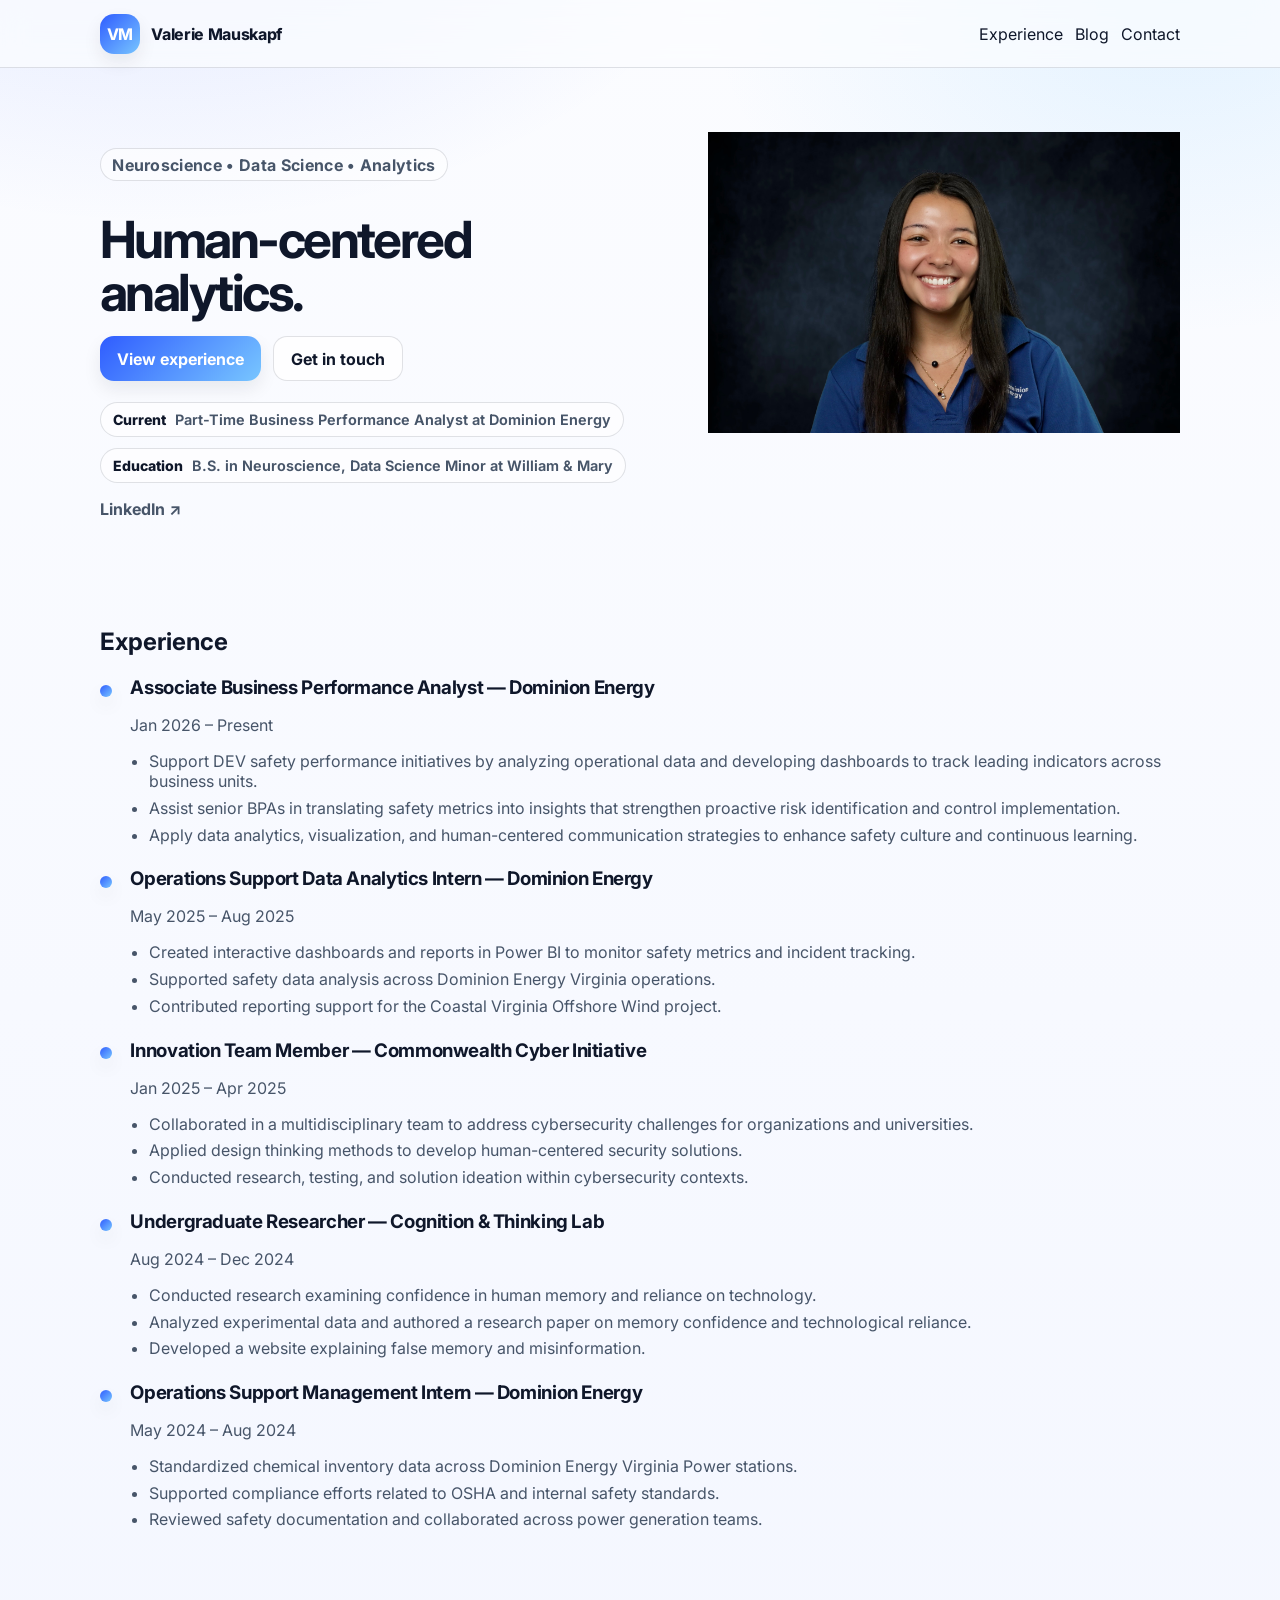
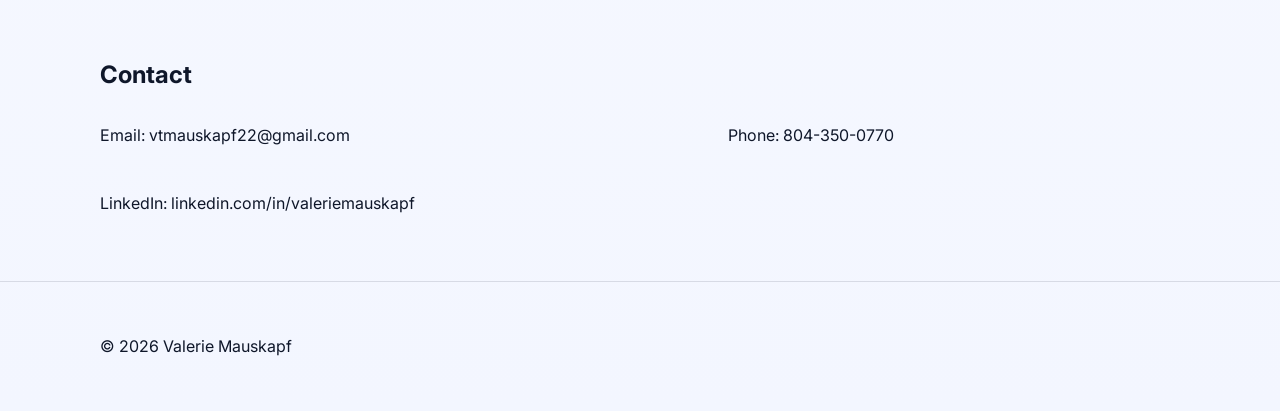
==== commit bd40e866: "Update index.html" ====
--- a/index.html
+++ b/index.html
@@ -16,225 +16,185 @@
 <body>
 
 <header class="site-header">
-<div class="container header-inner">
-
-<a class="brand" href="#">
-<span class="brand-mark">VM</span>
-<span class="brand-text">Valerie Mauskapf</span>
-</a>
-
-<nav class="nav">
-<a href="#experience">Experience</a>
-<a href="#contact">Contact</a>
-</nav>
-
-</div>
+  <div class="container header-inner">
+
+    <a class="brand" href="#">
+      <span class="brand-mark">VM</span>
+      <span class="brand-text">Valerie Mauskapf</span>
+    </a>
+
+    <nav class="nav">
+      <a href="#experience">Experience</a>
+      <a href="blog/index.html">Blog</a>
+      <a href="#contact">Contact</a>
+    </nav>
+
+  </div>
 </header>
 
-
 <main>
 
 <section class="hero">
 
-<div class="container hero-grid">
-
-<div class="hero-copy">
-
-<p class="eyebrow">Neuroscience • Data Science • Analytics</p>
-
-<h1>Human-centered analytics.</h1>
-
-<div class="cta-row">
-<a class="btn primary" href="#experience">View experience</a>
-<a class="btn" href="#contact">Get in touch</a>
-</div>
-
-<div class="meta-row">
-
-<div class="meta-pill">
-<span class="meta-k">Current</span>
-<span class="meta-v">Part-Time Business Performance Analyst at Dominion Energy</span>
-</div>
-
-<div class="meta-pill">
-<span class="meta-k">Education</span>
-<span class="meta-v">B.S. in Neuroscience, Data Science Minor at William & Mary</span>
-</div>
-
-</div>
-
-<div class="link-row">
-
-<a class="link" href="https://www.linkedin.com/in/valeriemauskapf/details/honors/" target="_blank">
-LinkedIn ↗
-</a>
-
-</div>
-
-</div>
-
-
-<div class="hero-card">
-
-<img
-class="headshot"
-src="assets/img/headshot.jpg"
-alt="Valerie Mauskapf"
-/>
-
-</div>
-
-</div>
+  <div class="container hero-grid">
+
+    <div class="hero-copy">
+
+      <p class="eyebrow">Neuroscience • Data Science • Analytics</p>
+
+      <h1>Human-centered analytics.</h1>
+
+      <div class="cta-row">
+        <a class="btn primary" href="#experience">View experience</a>
+        <a class="btn" href="#contact">Get in touch</a>
+      </div>
+
+      <div class="meta-row">
+
+        <div class="meta-pill">
+          <span class="meta-k">Current</span>
+          <span class="meta-v">Part-Time Business Performance Analyst at Dominion Energy</span>
+        </div>
+
+        <div class="meta-pill">
+          <span class="meta-k">Education</span>
+          <span class="meta-v">B.S. in Neuroscience, Data Science Minor at William &amp; Mary</span>
+        </div>
+
+      </div>
+
+      <div class="link-row">
+        <a class="link" href="https://www.linkedin.com/in/valeriemauskapf/details/honors/" target="_blank" rel="noreferrer noopener">
+          LinkedIn ↗
+        </a>
+      </div>
+
+    </div>
+
+    <div class="hero-card">
+      <img
+        class="headshot"
+        src="assets/img/headshot.jpg"
+        alt="Valerie Mauskapf"
+      />
+    </div>
+
+  </div>
 
 </section>
 
 
 <section id="experience" class="section">
-
-<div class="container">
-
-<h2>Experience</h2>
-
-<div class="timeline">
-
-
-<article class="timeline-item">
-
-<h3>Associate Business Performance Analyst — Dominion Energy</h3>
-
-<p class="muted">Jan 2026 – Present</p>
-
-<ul>
-<li>Support DEV safety performance initiatives by analyzing operational data and developing dashboards to track leading indicators across business units.</li>
-
-<li>Assist senior BPAs in translating safety metrics into insights that strengthen proactive risk identification and control implementation.</li>
-
-<li>Apply data analytics, visualization, and human-centered communication strategies to enhance safety culture and continuous learning.</li>
-</ul>
-
-</article>
-
-
-<article class="timeline-item">
-
-<h3>Operations Support Data Analytics Intern — Dominion Energy</h3>
-
-<p class="muted">May 2025 – Aug 2025</p>
-
-<ul>
-<li>Created interactive dashboards and reports in Power BI to monitor safety metrics and incident tracking.</li>
-
-<li>Supported safety data analysis across Dominion Energy Virginia operations.</li>
-
-<li>Contributed reporting support for the Coastal Virginia Offshore Wind project.</li>
-
-</ul>
-
-</article>
-
-
-<article class="timeline-item">
-
-<h3>Innovation Team Member — Commonwealth Cyber Initiative</h3>
-
-<p class="muted">Jan 2025 – Apr 2025</p>
-
-<ul>
-
-<li>Collaborated in a multidisciplinary team to address cybersecurity challenges for organizations and universities.</li>
-
-<li>Applied design thinking methods to develop human-centered security solutions.</li>
-
-<li>Conducted research, testing, and solution ideation within cybersecurity contexts.</li>
-
-</ul>
-
-</article>
-
-
-<article class="timeline-item">
-
-<h3>Undergraduate Researcher — Cognition & Thinking Lab</h3>
-
-<p class="muted">Aug 2024 – Dec 2024</p>
-
-<ul>
-
-<li>Conducted research examining confidence in human memory and reliance on technology.</li>
-
-<li>Analyzed experimental data and authored a research paper on memory confidence and technological reliance.</li>
-
-<li>Developed a website explaining false memory and misinformation.</li>
-
-</ul>
-
-</article>
-
-
-<article class="timeline-item">
-
-<h3>Operations Support Management Intern — Dominion Energy</h3>
-
-<p class="muted">May 2024 – Aug 2024</p>
-
-<ul>
-
-<li>Standardized chemical inventory data across Dominion Energy Virginia Power stations.</li>
-
-<li>Supported compliance efforts related to OSHA and internal safety standards.</li>
-
-<li>Reviewed safety documentation and collaborated across power generation teams.</li>
-
-</ul>
-
-</article>
-
-
-</div>
-
-</div>
-
+  <div class="container">
+
+    <h2>Experience</h2>
+
+    <div class="timeline">
+
+
+      <article class="timeline-item">
+        <div class="dot" aria-hidden="true"></div>
+        <div class="timeline-content">
+          <h3>Associate Business Performance Analyst — Dominion Energy</h3>
+          <p class="muted">Jan 2026 – Present</p>
+          <ul class="bullets">
+            <li>Support DEV safety performance initiatives by analyzing operational data and developing dashboards to track leading indicators across business units.</li>
+            <li>Assist senior BPAs in translating safety metrics into insights that strengthen proactive risk identification and control implementation.</li>
+            <li>Apply data analytics, visualization, and human-centered communication strategies to enhance safety culture and continuous learning.</li>
+          </ul>
+        </div>
+      </article>
+
+
+      <article class="timeline-item">
+        <div class="dot" aria-hidden="true"></div>
+        <div class="timeline-content">
+          <h3>Operations Support Data Analytics Intern — Dominion Energy</h3>
+          <p class="muted">May 2025 – Aug 2025</p>
+          <ul class="bullets">
+            <li>Created interactive dashboards and reports in Power BI to monitor safety metrics and incident tracking.</li>
+            <li>Supported safety data analysis across Dominion Energy Virginia operations.</li>
+            <li>Contributed reporting support for the Coastal Virginia Offshore Wind project.</li>
+          </ul>
+        </div>
+      </article>
+
+
+      <article class="timeline-item">
+        <div class="dot" aria-hidden="true"></div>
+        <div class="timeline-content">
+          <h3>Innovation Team Member — Commonwealth Cyber Initiative</h3>
+          <p class="muted">Jan 2025 – Apr 2025</p>
+          <ul class="bullets">
+            <li>Collaborated in a multidisciplinary team to address cybersecurity challenges for organizations and universities.</li>
+            <li>Applied design thinking methods to develop human-centered security solutions.</li>
+            <li>Conducted research, testing, and solution ideation within cybersecurity contexts.</li>
+          </ul>
+        </div>
+      </article>
+
+
+      <article class="timeline-item">
+        <div class="dot" aria-hidden="true"></div>
+        <div class="timeline-content">
+          <h3>Undergraduate Researcher — Cognition &amp; Thinking Lab</h3>
+          <p class="muted">Aug 2024 – Dec 2024</p>
+          <ul class="bullets">
+            <li>Conducted research examining confidence in human memory and reliance on technology.</li>
+            <li>Analyzed experimental data and authored a research paper on memory confidence and technological reliance.</li>
+            <li>Developed a website explaining false memory and misinformation.</li>
+          </ul>
+        </div>
+      </article>
+
+
+      <article class="timeline-item">
+        <div class="dot" aria-hidden="true"></div>
+        <div class="timeline-content">
+          <h3>Operations Support Management Intern — Dominion Energy</h3>
+          <p class="muted">May 2024 – Aug 2024</p>
+          <ul class="bullets">
+            <li>Standardized chemical inventory data across Dominion Energy Virginia Power stations.</li>
+            <li>Supported compliance efforts related to OSHA and internal safety standards.</li>
+            <li>Reviewed safety documentation and collaborated across power generation teams.</li>
+          </ul>
+        </div>
+      </article>
+
+
+    </div>
+
+  </div>
 </section>
 
 
 <section id="contact" class="section">
-
-<div class="container">
-
-<h2>Contact</h2>
-
-<div class="contact-card">
-
-<p>Email: <a href="mailto:vtmauskapf22@gmail.com">vtmauskapf22@gmail.com</a></p>
-
-<p>Phone: <a href="tel:8043500770">804-350-0770</a></p>
-
-<p>
-LinkedIn:
-<a href="https://www.linkedin.com/in/valeriemauskapf/details/honors/" target="_blank">
-linkedin.com/in/valeriemauskapf
-</a>
-</p>
-
-</div>
-
-</div>
-
+  <div class="container">
+
+    <h2>Contact</h2>
+
+    <div class="contact-card">
+      <p>Email: <a href="mailto:vtmauskapf22@gmail.com">vtmauskapf22@gmail.com</a></p>
+      <p>Phone: <a href="tel:8043500770">804-350-0770</a></p>
+      <p>
+        LinkedIn:
+        <a href="https://www.linkedin.com/in/valeriemauskapf/details/honors/" target="_blank" rel="noreferrer noopener">
+          linkedin.com/in/valeriemauskapf
+        </a>
+      </p>
+    </div>
+
+  </div>
 </section>
 
 
 <footer class="site-footer">
-
-<div class="container">
-
-<p>© 2026 Valerie Mauskapf</p>
-
-</div>
-
+  <div class="container">
+    <p>© 2026 Valerie Mauskapf</p>
+  </div>
 </footer>
 
 </main>
 
 </body>
-
 </html>
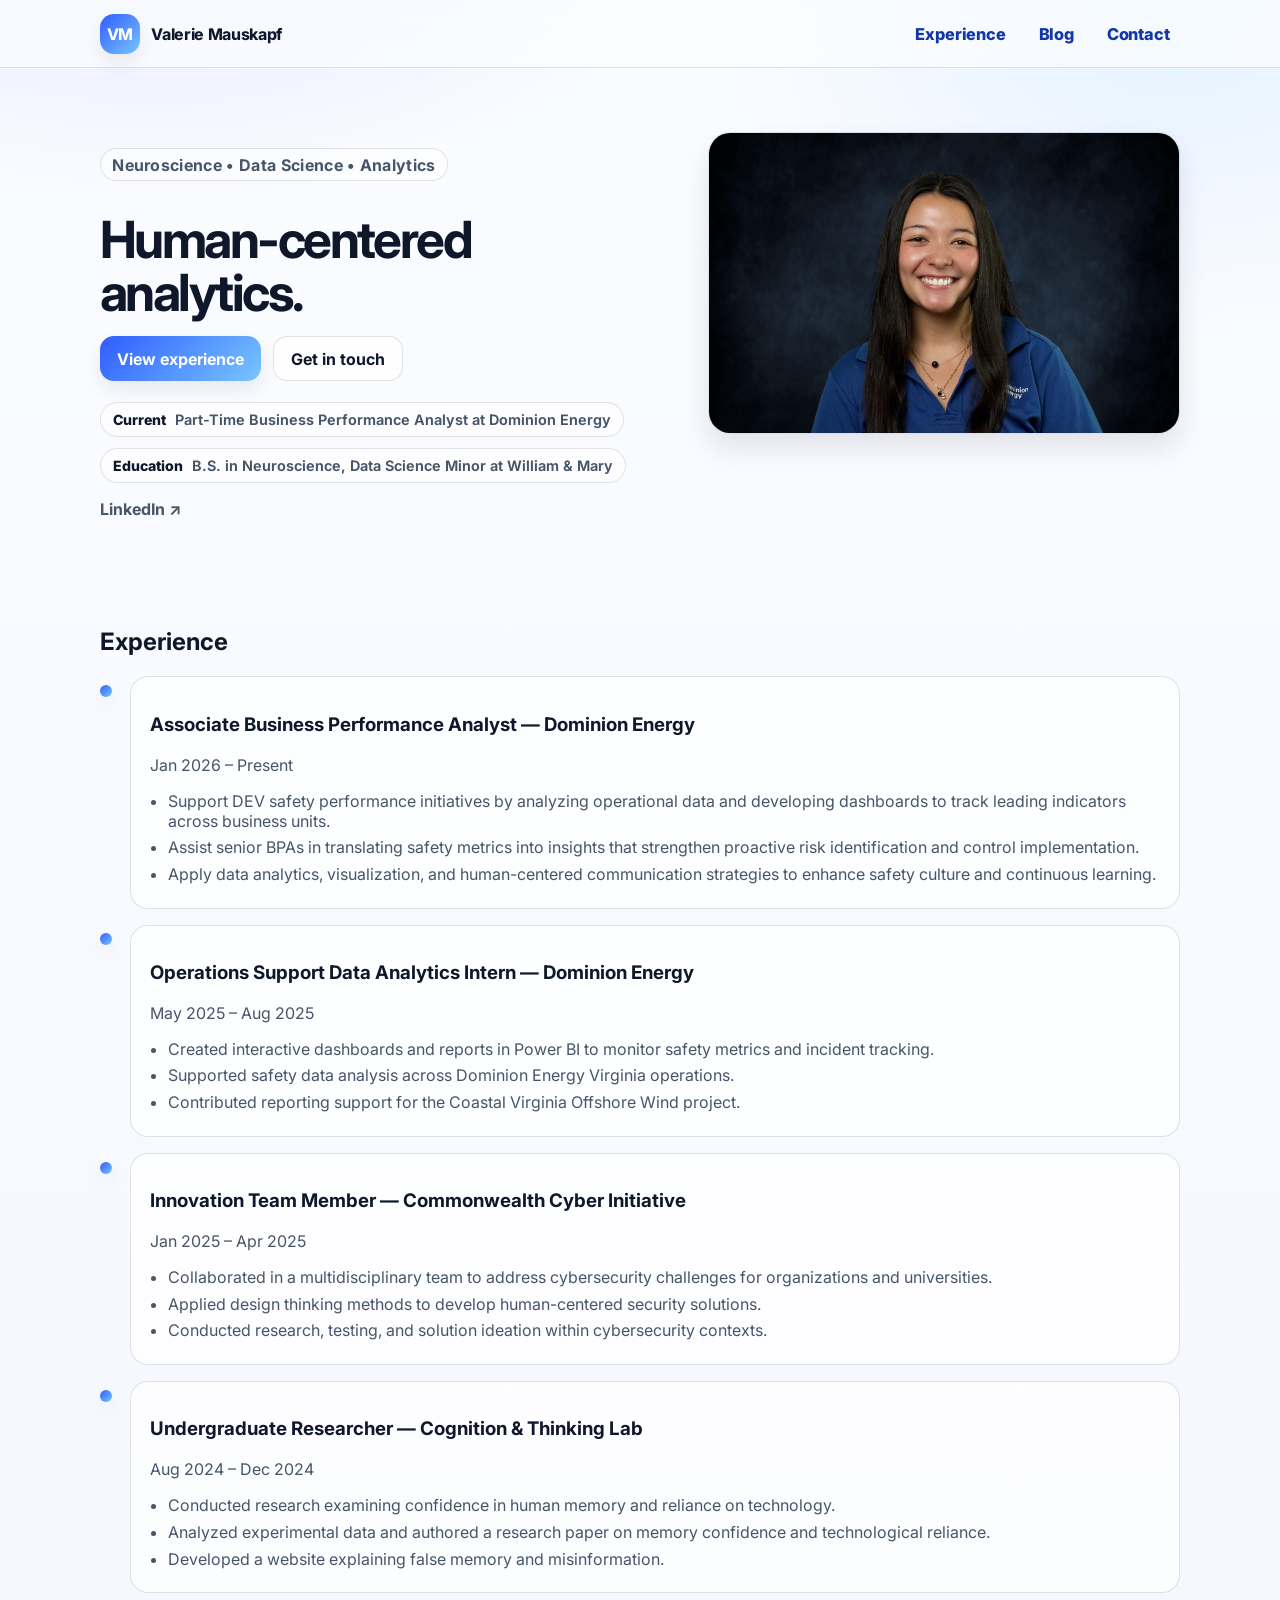
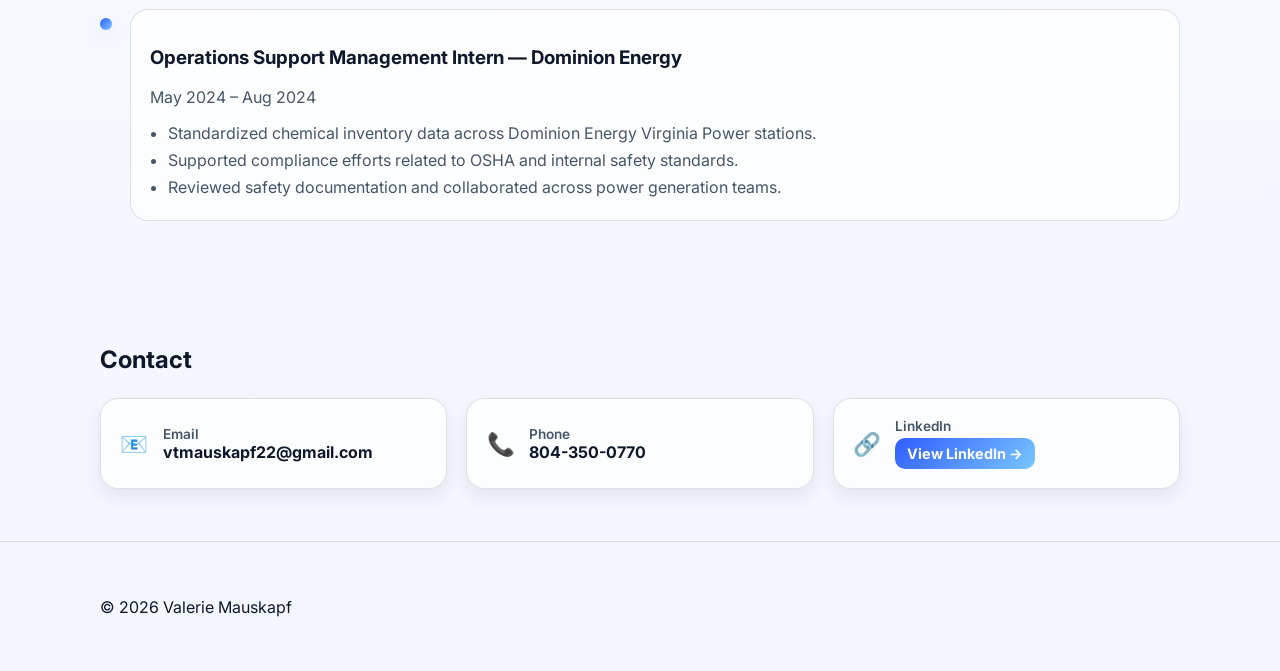
==== commit ee22d7ad: "Update index.html" ====
--- a/index.html
+++ b/index.html
@@ -173,20 +173,47 @@
 
     <h2>Contact</h2>
 
-    <div class="contact-card">
-      <p>Email: <a href="mailto:vtmauskapf22@gmail.com">vtmauskapf22@gmail.com</a></p>
-      <p>Phone: <a href="tel:8043500770">804-350-0770</a></p>
-      <p>
-        LinkedIn:
-        <a href="https://www.linkedin.com/in/valeriemauskapf/details/honors/" target="_blank" rel="noreferrer noopener">
-          linkedin.com/in/valeriemauskapf
-        </a>
-      </p>
+    <div class="contact-grid">
+
+      <div class="contact-item">
+        <div class="contact-icon">📧</div>
+        <div>
+          <p class="contact-label">Email</p>
+          <a href="mailto:vtmauskapf22@gmail.com" class="contact-link">
+            vtmauskapf22@gmail.com
+          </a>
+        </div>
+      </div>
+
+      <div class="contact-item">
+        <div class="contact-icon">📞</div>
+        <div>
+          <p class="contact-label">Phone</p>
+          <a href="tel:8043500770" class="contact-link">
+            804-350-0770
+          </a>
+        </div>
+      </div>
+
+      <div class="contact-item">
+        <div class="contact-icon">🔗</div>
+        <div>
+          <p class="contact-label">LinkedIn</p>
+          <a 
+            href="https://www.linkedin.com/in/valeriemauskapf"
+            target="_blank"
+            rel="noreferrer noopener"
+            class="linkedin-btn"
+          >
+            View LinkedIn →
+          </a>
+        </div>
+      </div>
+
     </div>
 
   </div>
 </section>
-
 
 <footer class="site-footer">
   <div class="container">
--- a/assets/css/styles.css
+++ b/assets/css/styles.css
@@ -22,7 +22,7 @@
   color-scheme: light;
 }
 
-/* Optional: dark mode support if you keep the toggle */
+/* Optional: dark mode support */
 [data-theme="dark"]{
   --bg:#0b0d12;
   --bg2:#0f1220;
@@ -77,24 +77,6 @@
   background: rgba(255,255,255,.04);
 }
 
-/* ---------- Skip link ---------- */
-.skip-link{
-  position:absolute;
-  left:-999px;
-  top:0;
-  background: var(--card);
-  color: var(--text);
-  border: 1px solid var(--line);
-  padding: .75rem 1rem;
-  border-radius: 14px;
-  box-shadow: var(--shadow2);
-  z-index:9999;
-}
-.skip-link:focus{
-  left: 1rem;
-  top: 1rem;
-}
-
 /* ---------- Header / Nav ---------- */
 .site-header{
   position: sticky;
@@ -137,49 +119,27 @@
 }
 .brand-text{ font-size: 1rem; }
 
+/* Your HTML uses <nav class="nav"> with direct <a> links */
 .nav{
   display:flex;
   align-items:center;
   gap: .75rem;
-  position: relative;
-}
-
-.nav-toggle{
-  display:none;
-  border: 1px solid var(--line);
-  background: rgba(255,255,255,.75);
-  color: var(--text);
+}
+
+/* NEW: make nav links bold + dark blue + “cuteness” hover */
+.nav a{
+  font-weight: 800;
+  font-size: 1.02rem;
+  color: #1437a8; /* dark blue */
+  padding: .42rem .65rem;
   border-radius: 12px;
-  padding: .5rem .75rem;
-  cursor:pointer;
-}
-[data-theme="dark"] .nav-toggle{
-  background: rgba(255,255,255,.06);
-  color: var(--text);
-}
-
-.nav-links{
-  display:flex;
-  align-items:center;
-  gap: .95rem;
-}
-.nav-links a{
-  font-weight: 650;
-  font-size: .95rem;
-  color: var(--muted);
-}
-.nav-links a:hover{ color: var(--text); }
-
-.theme-toggle{
-  border: 1px solid var(--line);
-  background: rgba(255,255,255,.75);
-  color: var(--text);
-  border-radius: 12px;
-  padding: .5rem .65rem;
-  cursor:pointer;
-}
-[data-theme="dark"] .theme-toggle{
-  background: rgba(255,255,255,.06);
+  letter-spacing: -0.01em;
+  transition: background .15s ease, transform .15s ease, color .15s ease;
+}
+.nav a:hover{
+  background: rgba(47,92,255,.10);
+  color: #1437a8;
+  transform: translateY(-1px);
 }
 
 /* ---------- Hero ---------- */
@@ -311,80 +271,15 @@
   border-bottom-color: rgba(47,92,255,.45);
 }
 
-/* ---------- Headshot card (clean + corporate) ---------- */
-.hero-right{
-  display:flex;
-  justify-content: flex-end;
-}
-
-.headshot-card{
-  width: min(420px, 100%);
-  border: 1px solid var(--line);
-  background: var(--card);
-  border-radius: var(--radius2);
-  overflow: hidden;
-  box-shadow: var(--shadow);
-}
-
+/* ---------- Headshot ---------- */
 .headshot{
   width: 100%;
   height: auto;
   display:block;
   object-fit: cover;
-}
-
-.headshot-meta{
-  padding: 1rem 1.1rem 1.2rem;
-}
-.headshot-name{
-  margin: 0;
-  font-weight: 800;
-  letter-spacing: -0.02em;
-}
-.headshot-tag{
-  margin: .3rem 0 0;
-  color: var(--muted);
-  font-weight: 650;
-}
-
-/* ---------- Section headings ---------- */
-.section-head{
-  margin-bottom: 1.35rem;
-}
-.section-head h2{
-  font-size: 1.7rem;
-  margin: 0 0 .4rem;
-  letter-spacing: -0.03em;
-}
-.section-head p{
-  margin: 0;
-  color: var(--muted);
-  max-width: 75ch;
-}
-
-/* ---------- Cards / Panels ---------- */
-.panel, .card{
-  border: 1px solid var(--line);
-  border-radius: var(--radius);
-  padding: 1.1rem 1.15rem;
-  background: rgba(255,255,255,.72);
-}
-[data-theme="dark"] .panel,
-[data-theme="dark"] .card{
-  background: rgba(255,255,255,.05);
-}
-
-.card{
-  background: var(--card);
-  box-shadow: var(--shadow2);
-}
-.card:hover{
+  border-radius: var(--radius2);
+  border: 1px solid var(--line);
   box-shadow: var(--shadow);
-}
-
-.card-title{
-  margin: 0 0 .75rem;
-  letter-spacing: -0.02em;
 }
 
 /* ---------- Lists ---------- */
@@ -395,54 +290,22 @@
 }
 .bullets li{ margin: .42rem 0; }
 
-.tags{
-  list-style:none;
-  padding: 0;
-  margin: .9rem 0 1rem;
-  display:flex;
-  flex-wrap: wrap;
-  gap: .5rem;
-}
-.tags li{
-  border: 1px solid var(--line);
-  padding: .35rem .55rem;
-  border-radius: 999px;
-  font-weight: 700;
-  color: var(--muted);
-  background: rgba(47,92,255,.06);
-}
-
-/* ---------- Two-column sections ---------- */
-.two-col{
-  display:grid;
-  grid-template-columns: 1fr 1fr;
-  gap: 1rem;
-}
-
-/* ---------- Definition list ---------- */
-.dl{
-  margin: .6rem 0 0;
-  display:grid;
-  gap: .75rem;
-}
-dt{ font-weight: 800; }
-dd{
-  margin: .15rem 0 0;
-  color: var(--muted);
-  font-weight: 650;
-}
+.muted{ color: var(--muted); }
+.small{ font-size: .92rem; }
 
 /* ---------- Timeline ---------- */
 .timeline{
   display:grid;
   gap: 1rem;
 }
+
 .timeline-item{
   display:grid;
   grid-template-columns: 16px 1fr;
   gap: .9rem;
   align-items: start;
 }
+
 .dot{
   width: 12px;
   height: 12px;
@@ -451,43 +314,26 @@
   background: linear-gradient(135deg, var(--brand), var(--brand2));
   box-shadow: var(--shadow2);
 }
-.timeline-content h3{
-  margin: 0 0 .15rem;
-  letter-spacing: -0.02em;
-}
-.muted{ color: var(--muted); }
-.small{ font-size: .92rem; }
-
-/* ---------- Project cards grid ---------- */
-.cards{
-  display:grid;
-  grid-template-columns: repeat(3, 1fr);
-  gap: 1rem;
-}
-.card-actions{
-  display:flex;
-  gap: .6rem;
-  flex-wrap: wrap;
-}
-
-/* ---------- Skills grid ---------- */
-.skill-grid{
-  display:grid;
-  grid-template-columns: repeat(3, 1fr);
-  gap: 1rem;
+
+.timeline-content{
+  border: 1px solid var(--line);
+  border-radius: var(--radius);
+  padding: 1.05rem 1.15rem;
+  background: rgba(255,255,255,.72);
+}
+[data-theme="dark"] .timeline-content{
+  background: rgba(255,255,255,.05);
 }
 
 /* ---------- Contact ---------- */
 .contact-card{
-  display:grid;
-  grid-template-columns: 1.15fr .85fr;
-  gap: 1rem;
-}
-.contact-links{
-  display:flex;
-  gap: .7rem;
-  flex-wrap: wrap;
-  margin-top: .9rem;
+  border: 1px solid var(--line);
+  border-radius: var(--radius);
+  padding: 1.1rem 1.15rem;
+  background: rgba(255,255,255,.72);
+}
+[data-theme="dark"] .contact-card{
+  background: rgba(255,255,255,.05);
 }
 
 /* ---------- Footer ---------- */
@@ -495,67 +341,83 @@
   padding: 2.4rem 0;
   border-top: 1px solid var(--line);
 }
-.footer-inner{
-  display:flex;
-  align-items:center;
-  justify-content:space-between;
-  gap: 1rem;
-}
-
-/* ---------- Screen reader utility ---------- */
-.sr-only{
-  position:absolute;
-  width:1px;
-  height:1px;
-  padding:0;
-  margin:-1px;
-  overflow:hidden;
-  clip:rect(0,0,0,0);
-  white-space:nowrap;
-  border:0;
+
+/* ---------- Blog helpers (optional but nice) ---------- */
+/* If your blog pages use <article class="post"> this will style them */
+.post{
+  border: 1px solid var(--line);
+  border-radius: var(--radius);
+  padding: 1.25rem 1.25rem;
+  background: rgba(255,255,255,.72);
+}
+[data-theme="dark"] .post{
+  background: rgba(255,255,255,.05);
+}
+.post h1{
+  font-size: clamp(1.8rem, 3vw, 2.4rem);
+  margin-top: 0;
 }
 
 /* ---------- Responsive ---------- */
 @media (max-width: 900px){
   .hero-grid{ grid-template-columns: 1fr; }
-  .hero-right{ justify-content: flex-start; }
-
-  .cards{ grid-template-columns: 1fr; }
-  .skill-grid{ grid-template-columns: 1fr; }
-  .two-col{ grid-template-columns: 1fr; }
-  .contact-card{ grid-template-columns: 1fr; }
-
-  .nav-toggle{ display:inline-flex; }
-
-  .nav-links{
-    display:none;
-    position:absolute;
-    right:0;
-    top: calc(var(--header-h) - 10px);
-    flex-direction: column;
-    align-items: stretch;
-    min-width: 220px;
-    padding: .75rem;
-    border: 1px solid var(--line);
-    border-radius: 16px;
-    background: rgba(251,252,255,0.92);
-    backdrop-filter: blur(12px);
-    box-shadow: var(--shadow2);
+}
+
+/* CONTACT SECTION */
+
+.contact-grid{
+  display:grid;
+  grid-template-columns: repeat(3,1fr);
+  gap:1.2rem;
+  margin-top:1.5rem;
+}
+
+.contact-item{
+  display:flex;
+  gap:.9rem;
+  align-items:center;
+  padding:1.2rem;
+  border-radius:18px;
+  background:rgba(255,255,255,.75);
+  border:1px solid var(--line);
+  box-shadow:var(--shadow2);
+}
+
+.contact-icon{
+  font-size:1.4rem;
+}
+
+.contact-label{
+  font-size:.85rem;
+  color:var(--muted);
+  margin:0;
+  font-weight:600;
+}
+
+.contact-link{
+  font-weight:700;
+  color:var(--text);
+}
+
+.linkedin-btn{
+  display:inline-block;
+  margin-top:.2rem;
+  padding:.45rem .75rem;
+  border-radius:10px;
+  background:linear-gradient(135deg,var(--brand),var(--brand2));
+  color:white;
+  font-weight:700;
+  font-size:.9rem;
+  transition:transform .15s ease, box-shadow .15s ease;
+}
+
+.linkedin-btn:hover{
+  transform:translateY(-2px);
+  box-shadow:var(--shadow2);
+}
+
+@media (max-width:900px){
+  .contact-grid{
+    grid-template-columns:1fr;
   }
-  [data-theme="dark"] .nav-links{
-    background: rgba(11,13,18,0.90);
-  }
-
-  .nav-links.open{ display:flex; }
-
-  .nav-links a, .nav-links button{
-    padding: .55rem .65rem;
-    border-radius: 12px;
-  }
-}
-
-/* ---------- Reduced motion ---------- */
-@media (prefers-reduced-motion: reduce){
-  html{ scroll-behavior:auto; }
-  .btn{ transition:none; }
-}
+}
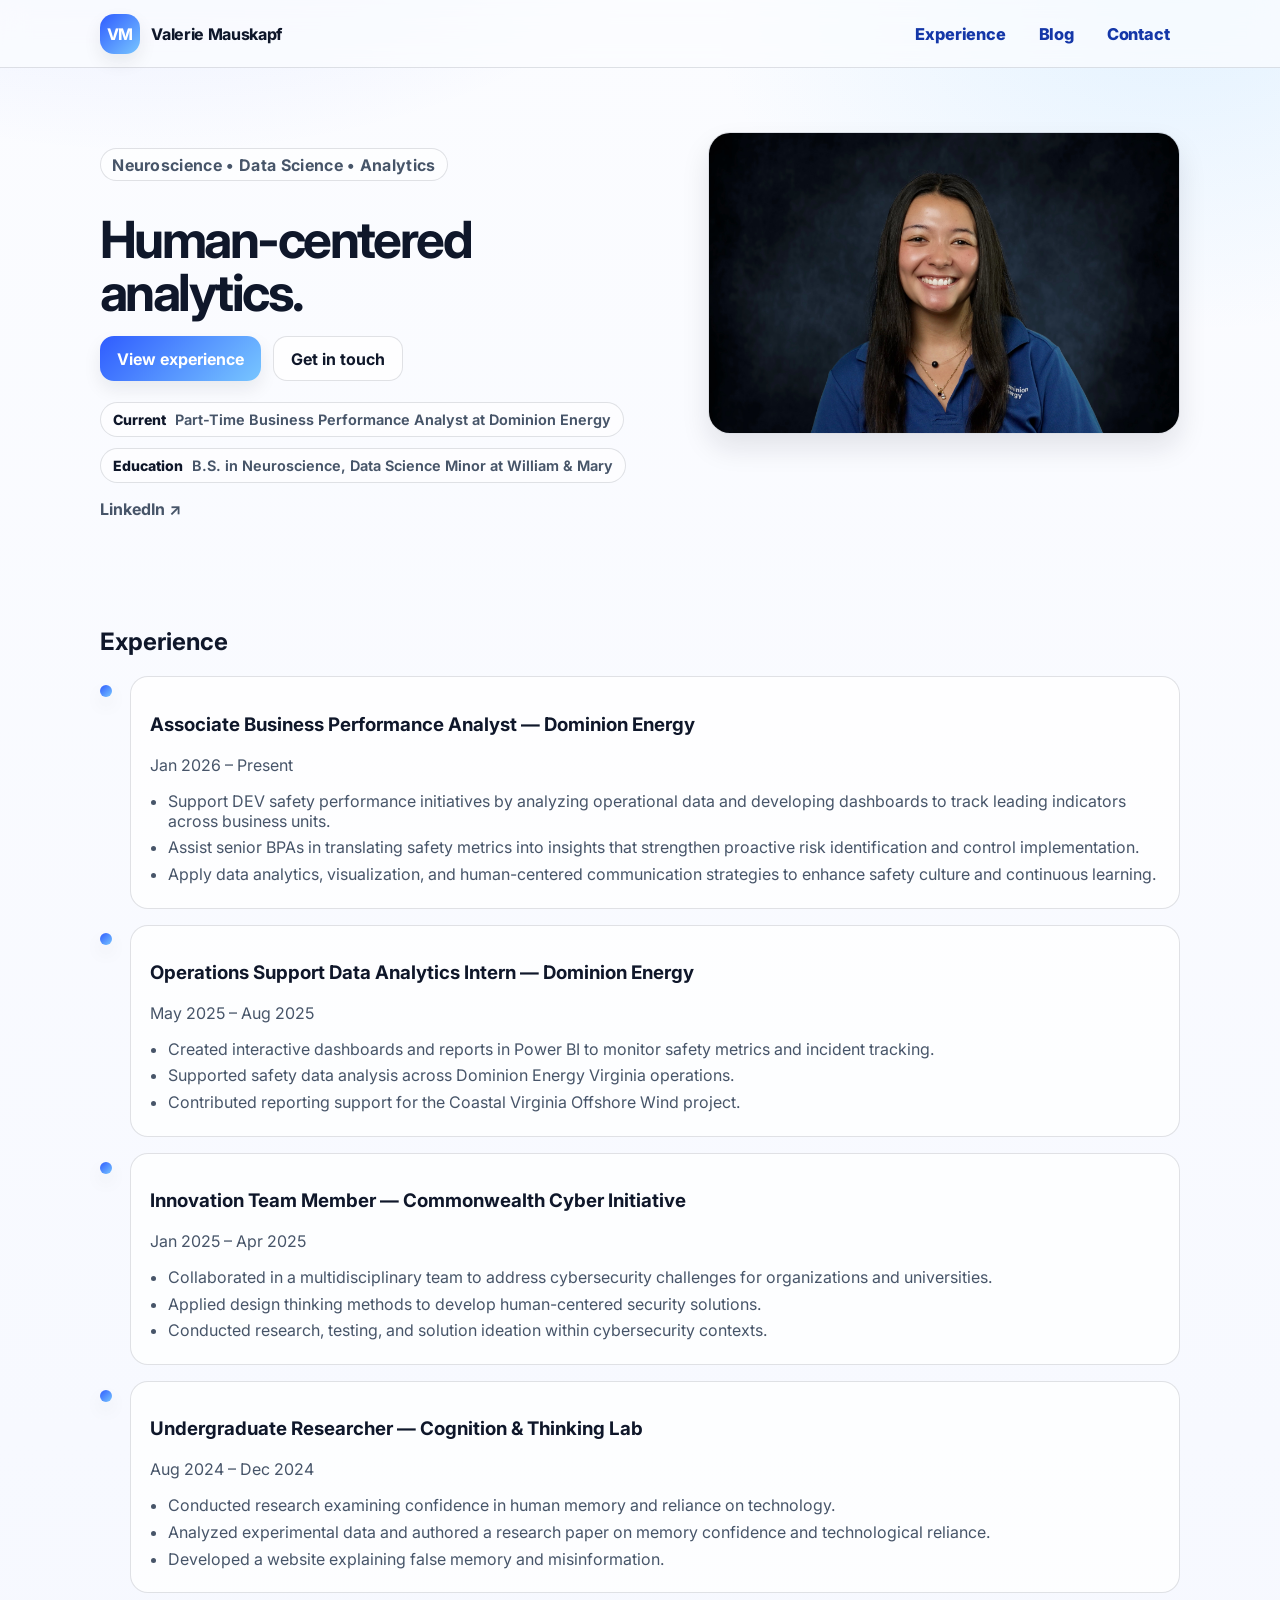
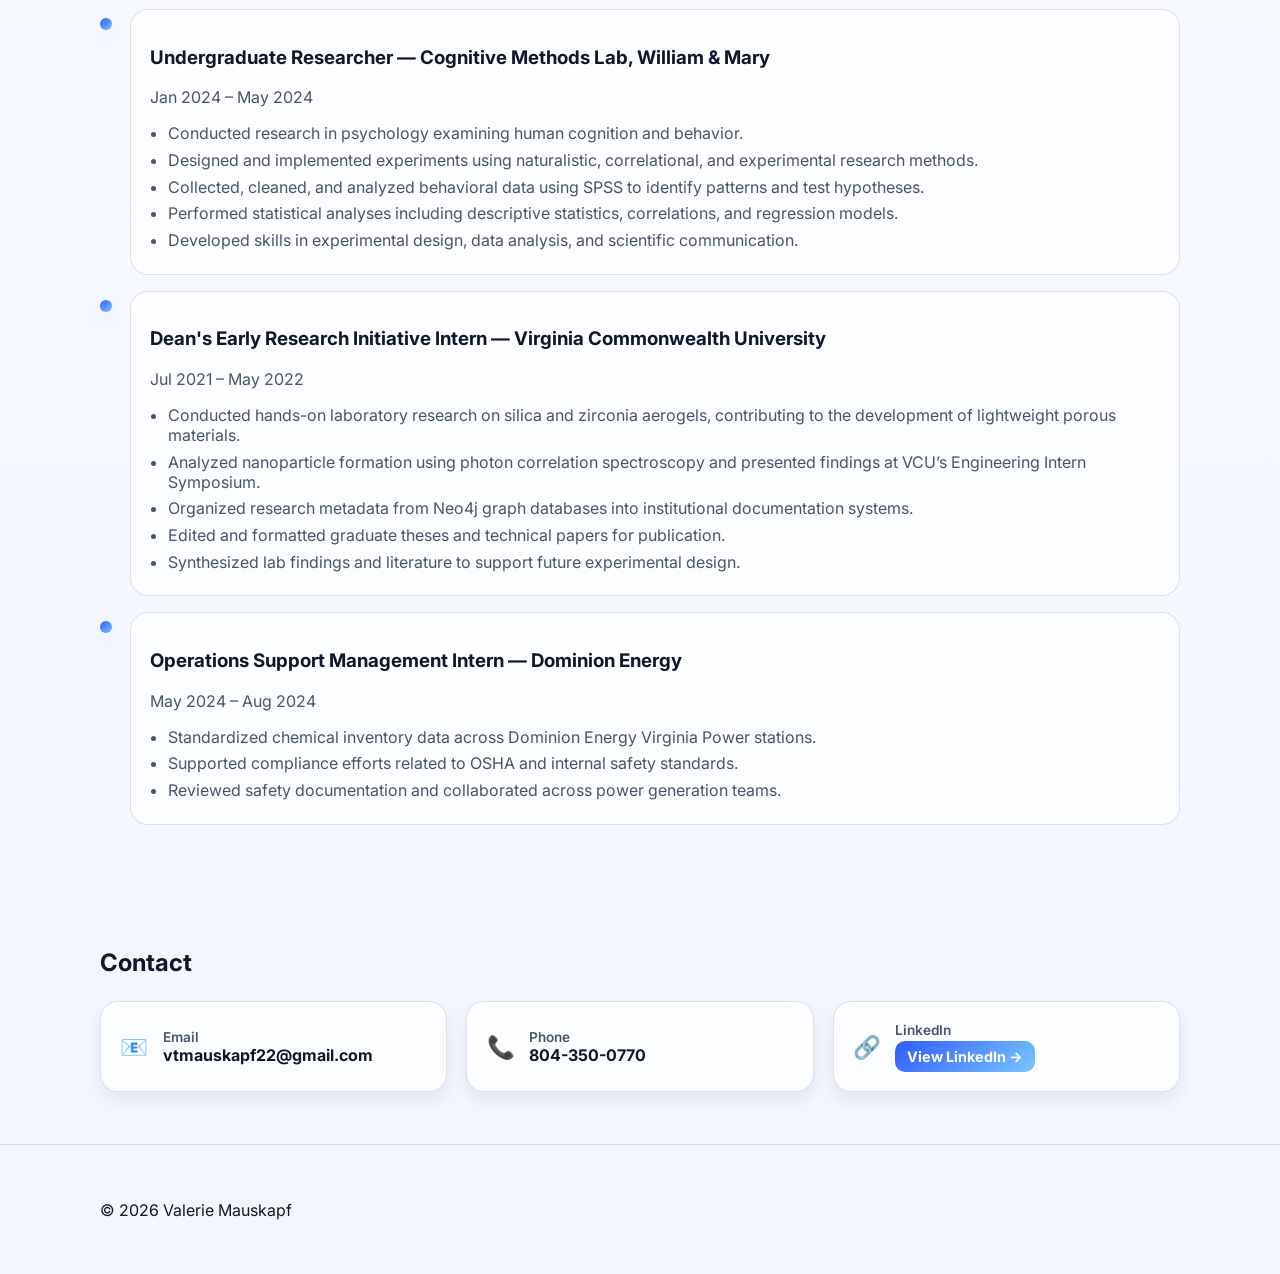
==== commit a2d74f81: "Update index.html" ====
--- a/index.html
+++ b/index.html
@@ -147,6 +147,35 @@
         </div>
       </article>
 
+      <article class="timeline-item">
+  <div class="dot" aria-hidden="true"></div>
+  <div class="timeline-content">
+    <h3>Undergraduate Researcher — Cognitive Methods Lab, William & Mary</h3>
+    <p class="muted">Jan 2024 – May 2024</p>
+    <ul class="bullets">
+      <li>Conducted research in psychology examining human cognition and behavior.</li>
+      <li>Designed and implemented experiments using naturalistic, correlational, and experimental research methods.</li>
+      <li>Collected, cleaned, and analyzed behavioral data using SPSS to identify patterns and test hypotheses.</li>
+      <li>Performed statistical analyses including descriptive statistics, correlations, and regression models.</li>
+      <li>Developed skills in experimental design, data analysis, and scientific communication.</li>
+    </ul>
+  </div>
+</article>
+
+<article class="timeline-item">
+  <div class="dot" aria-hidden="true"></div>
+  <div class="timeline-content">
+    <h3>Dean's Early Research Initiative Intern — Virginia Commonwealth University</h3>
+    <p class="muted">Jul 2021 – May 2022</p>
+    <ul class="bullets">
+      <li>Conducted hands-on laboratory research on silica and zirconia aerogels, contributing to the development of lightweight porous materials.</li>
+      <li>Analyzed nanoparticle formation using photon correlation spectroscopy and presented findings at VCU’s Engineering Intern Symposium.</li>
+      <li>Organized research metadata from Neo4j graph databases into institutional documentation systems.</li>
+      <li>Edited and formatted graduate theses and technical papers for publication.</li>
+      <li>Synthesized lab findings and literature to support future experimental design.</li>
+    </ul>
+  </div>
+</article>
 
       <article class="timeline-item">
         <div class="dot" aria-hidden="true"></div>
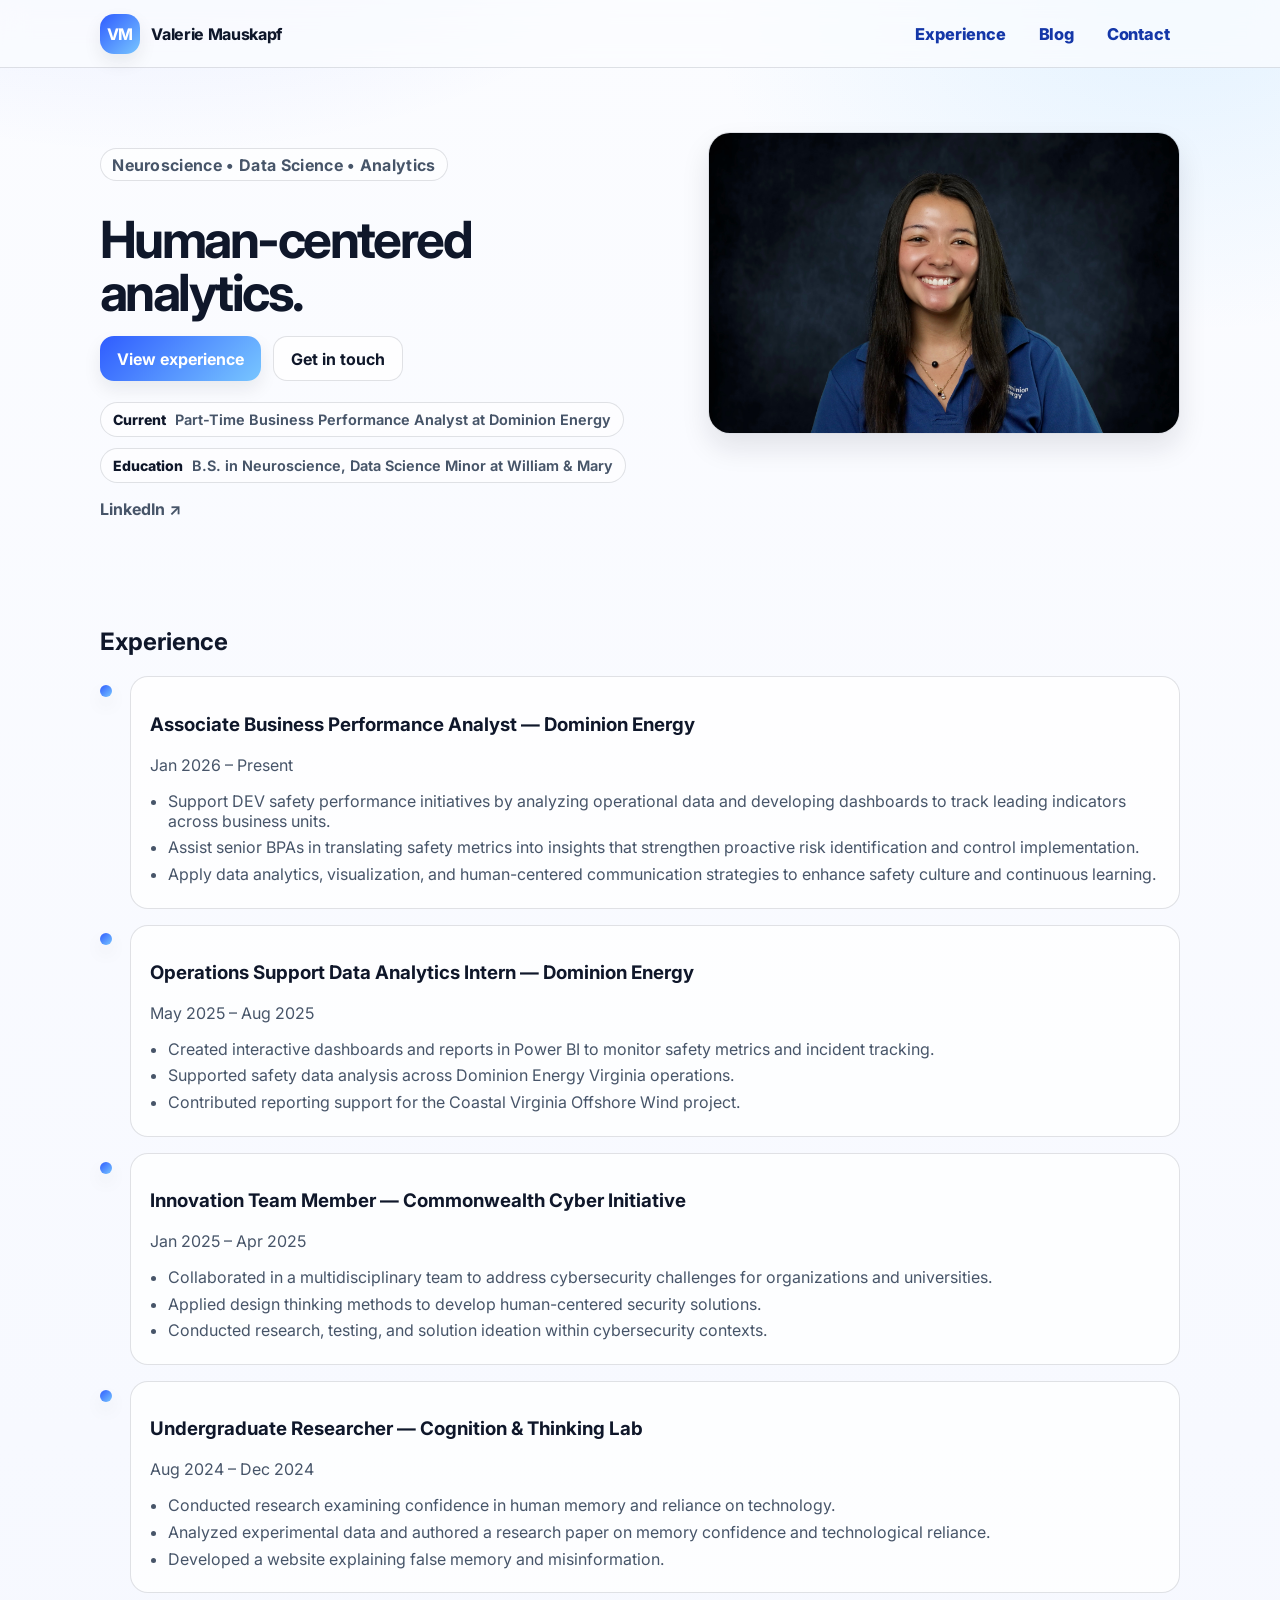
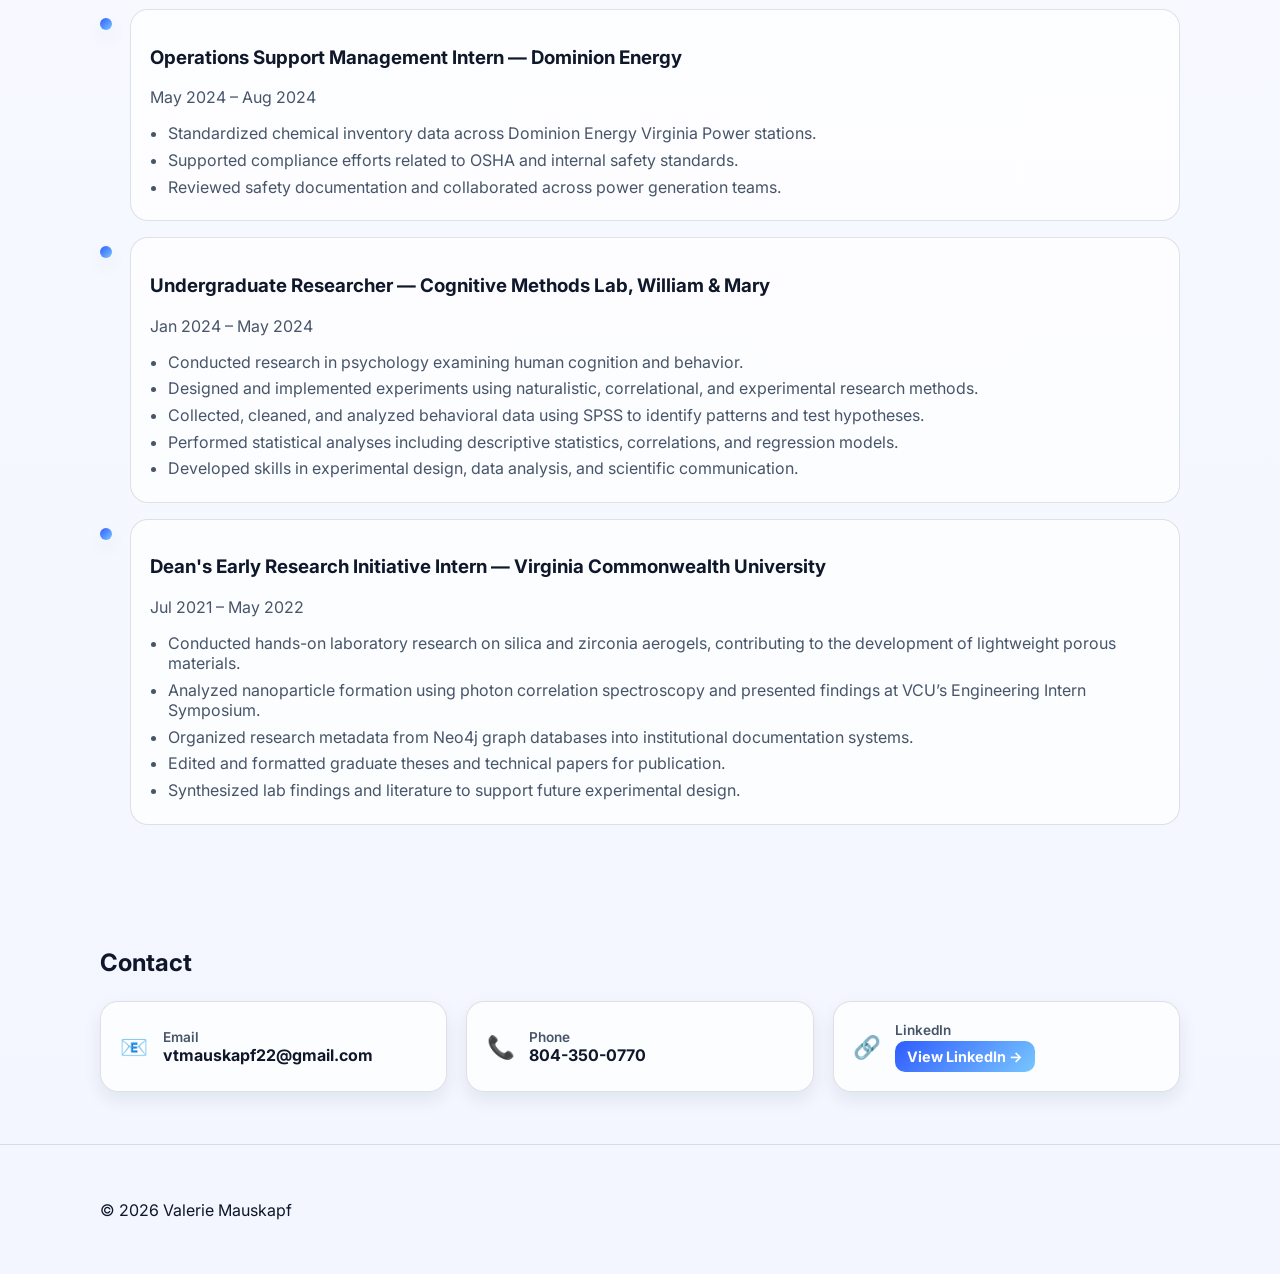
==== commit 9edb58a6: "Update index.html" ====
--- a/index.html
+++ b/index.html
@@ -147,6 +147,19 @@
         </div>
       </article>
 
+ <article class="timeline-item">
+        <div class="dot" aria-hidden="true"></div>
+        <div class="timeline-content">
+          <h3>Operations Support Management Intern — Dominion Energy</h3>
+          <p class="muted">May 2024 – Aug 2024</p>
+          <ul class="bullets">
+            <li>Standardized chemical inventory data across Dominion Energy Virginia Power stations.</li>
+            <li>Supported compliance efforts related to OSHA and internal safety standards.</li>
+            <li>Reviewed safety documentation and collaborated across power generation teams.</li>
+          </ul>
+        </div>
+      </article>
+      
       <article class="timeline-item">
   <div class="dot" aria-hidden="true"></div>
   <div class="timeline-content">
@@ -177,19 +190,6 @@
   </div>
 </article>
 
-      <article class="timeline-item">
-        <div class="dot" aria-hidden="true"></div>
-        <div class="timeline-content">
-          <h3>Operations Support Management Intern — Dominion Energy</h3>
-          <p class="muted">May 2024 – Aug 2024</p>
-          <ul class="bullets">
-            <li>Standardized chemical inventory data across Dominion Energy Virginia Power stations.</li>
-            <li>Supported compliance efforts related to OSHA and internal safety standards.</li>
-            <li>Reviewed safety documentation and collaborated across power generation teams.</li>
-          </ul>
-        </div>
-      </article>
-
 
     </div>
 
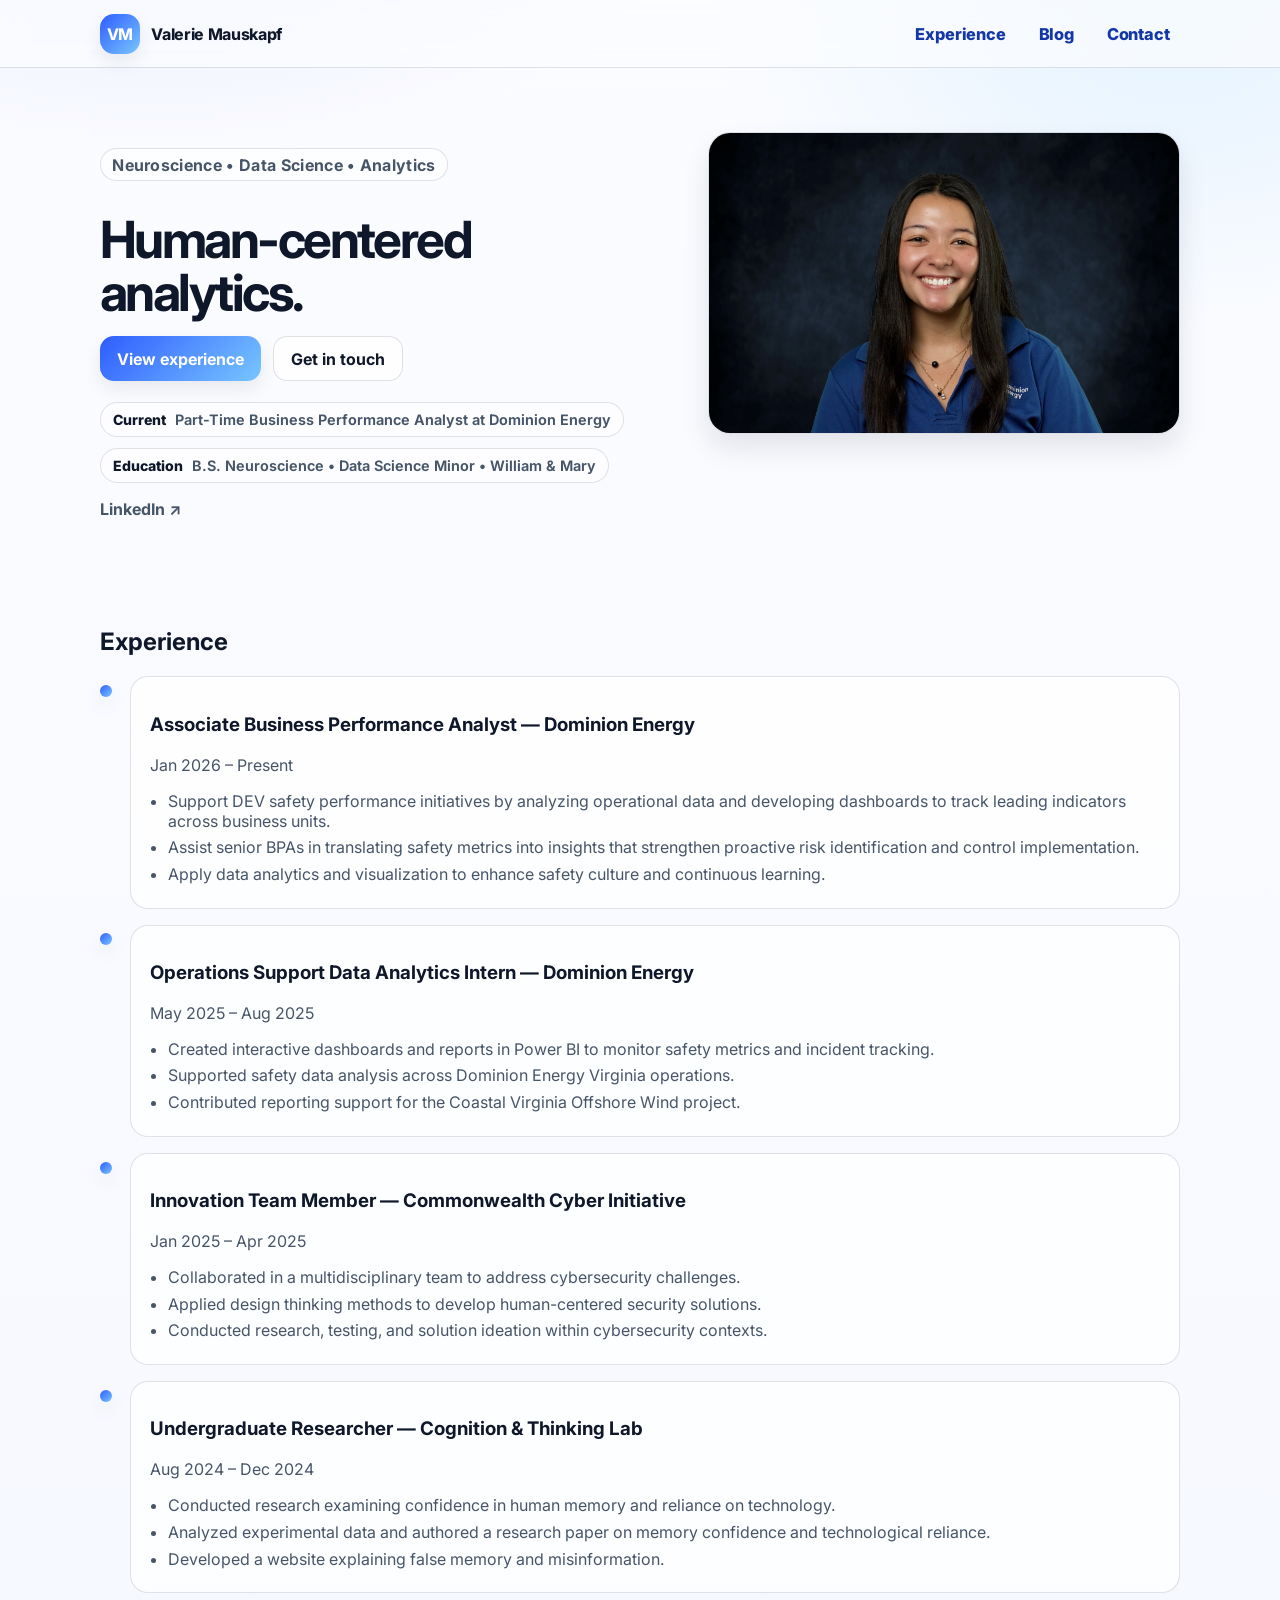
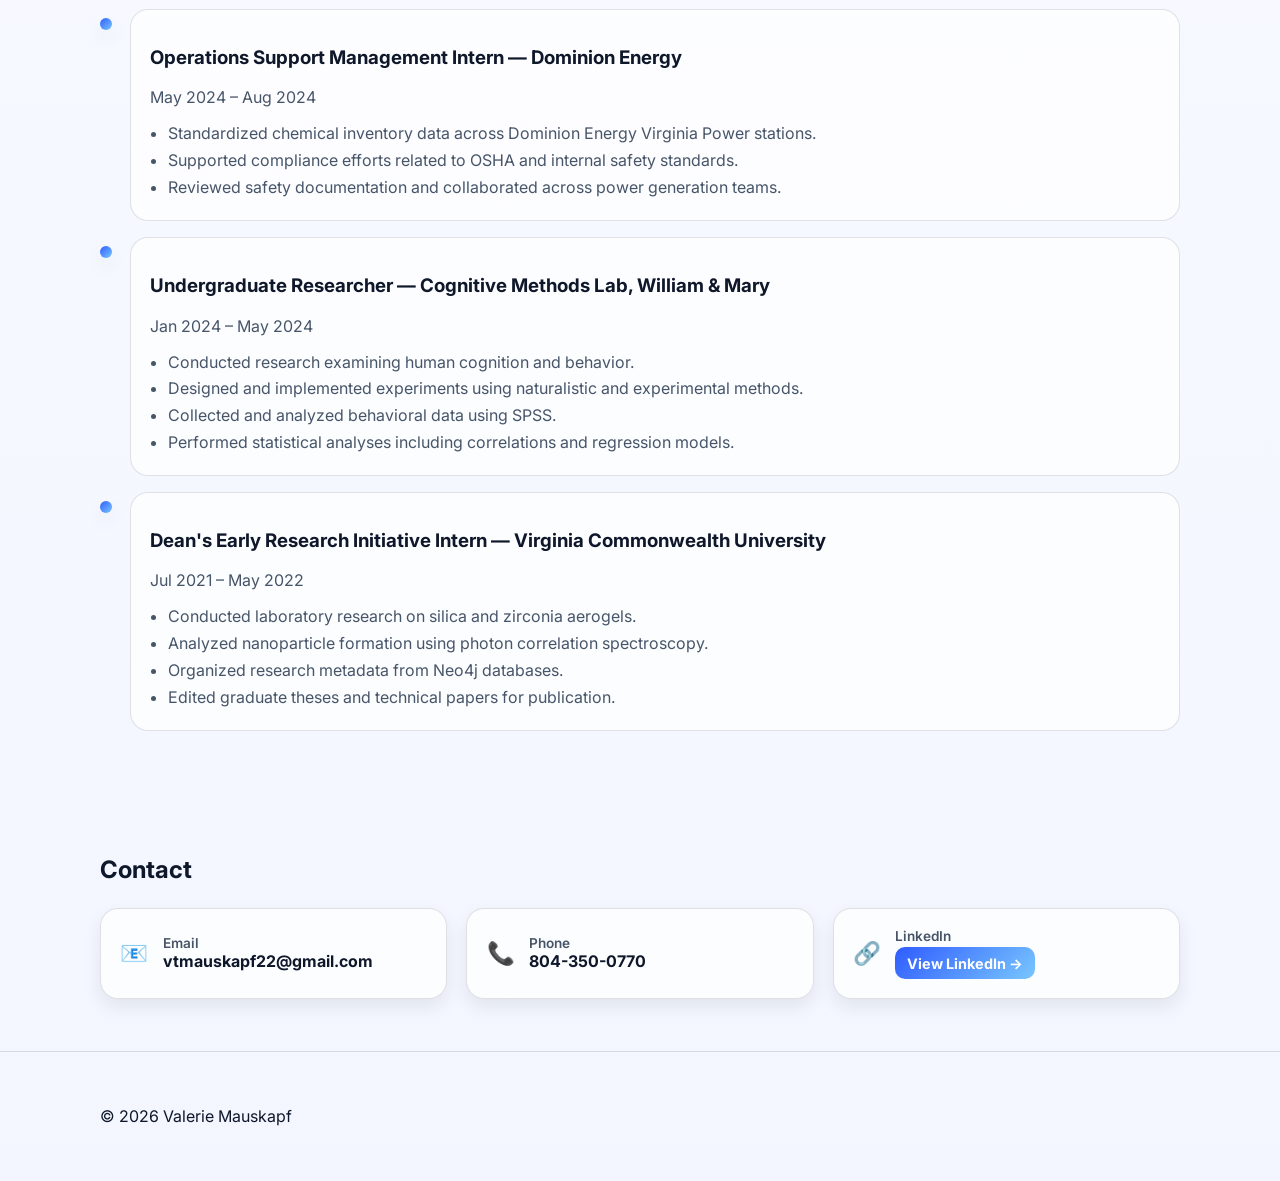
==== commit 9aa59492: "Update index.html" ====
--- a/index.html
+++ b/index.html
@@ -1,256 +1,261 @@
 <!doctype html>
 <html lang="en">
+
 <head>
 <meta charset="utf-8">
 <meta name="viewport" content="width=device-width, initial-scale=1">
+
 <title>Valerie Mauskapf</title>
 
 <link rel="preconnect" href="https://fonts.googleapis.com">
 <link rel="preconnect" href="https://fonts.gstatic.com" crossorigin>
+
 <link href="https://fonts.googleapis.com/css2?family=Inter:wght@400;500;600;700&display=swap" rel="stylesheet">
 
 <link rel="stylesheet" href="assets/css/styles.css">
-
 </head>
 
+
 <body>
 
 <header class="site-header">
-  <div class="container header-inner">
-
-    <a class="brand" href="#">
-      <span class="brand-mark">VM</span>
-      <span class="brand-text">Valerie Mauskapf</span>
-    </a>
-
-    <nav class="nav">
-      <a href="#experience">Experience</a>
-      <a href="blog/index.html">Blog</a>
-      <a href="#contact">Contact</a>
-    </nav>
-
-  </div>
+<div class="container header-inner">
+
+<a class="brand" href="#">
+<span class="brand-mark">VM</span>
+<span class="brand-text">Valerie Mauskapf</span>
+</a>
+
+<nav class="nav">
+<a href="#experience">Experience</a>
+<a href="./blog/">Blog</a>
+<a href="#contact">Contact</a>
+</nav>
+
+</div>
 </header>
 
+
 <main>
 
+
 <section class="hero">
-
-  <div class="container hero-grid">
-
-    <div class="hero-copy">
-
-      <p class="eyebrow">Neuroscience • Data Science • Analytics</p>
-
-      <h1>Human-centered analytics.</h1>
-
-      <div class="cta-row">
-        <a class="btn primary" href="#experience">View experience</a>
-        <a class="btn" href="#contact">Get in touch</a>
-      </div>
-
-      <div class="meta-row">
-
-        <div class="meta-pill">
-          <span class="meta-k">Current</span>
-          <span class="meta-v">Part-Time Business Performance Analyst at Dominion Energy</span>
-        </div>
-
-        <div class="meta-pill">
-          <span class="meta-k">Education</span>
-          <span class="meta-v">B.S. in Neuroscience, Data Science Minor at William &amp; Mary</span>
-        </div>
-
-      </div>
-
-      <div class="link-row">
-        <a class="link" href="https://www.linkedin.com/in/valeriemauskapf/details/honors/" target="_blank" rel="noreferrer noopener">
-          LinkedIn ↗
-        </a>
-      </div>
-
-    </div>
-
-    <div class="hero-card">
-      <img
-        class="headshot"
-        src="assets/img/headshot.jpg"
-        alt="Valerie Mauskapf"
-      />
-    </div>
-
-  </div>
-
+<div class="container hero-grid">
+
+<div class="hero-copy">
+
+<p class="eyebrow">Neuroscience • Data Science • Analytics</p>
+
+<h1>Human-centered analytics.</h1>
+
+<div class="cta-row">
+<a class="btn primary" href="#experience">View experience</a>
+<a class="btn" href="#contact">Get in touch</a>
+</div>
+
+<div class="meta-row">
+
+<div class="meta-pill">
+<span class="meta-k">Current</span>
+<span class="meta-v">Part-Time Business Performance Analyst at Dominion Energy</span>
+</div>
+
+<div class="meta-pill">
+<span class="meta-k">Education</span>
+<span class="meta-v">B.S. Neuroscience • Data Science Minor • William &amp; Mary</span>
+</div>
+
+</div>
+
+<div class="link-row">
+<a class="link" href="https://www.linkedin.com/in/valeriemauskapf" target="_blank" rel="noreferrer noopener">
+LinkedIn ↗
+</a>
+</div>
+
+</div>
+
+
+<div class="hero-card">
+<img
+class="headshot"
+src="assets/img/headshot.jpg"
+alt="Valerie Mauskapf"
+/>
+</div>
+
+</div>
 </section>
 
 
+
 <section id="experience" class="section">
-  <div class="container">
-
-    <h2>Experience</h2>
-
-    <div class="timeline">
-
-
-      <article class="timeline-item">
-        <div class="dot" aria-hidden="true"></div>
-        <div class="timeline-content">
-          <h3>Associate Business Performance Analyst — Dominion Energy</h3>
-          <p class="muted">Jan 2026 – Present</p>
-          <ul class="bullets">
-            <li>Support DEV safety performance initiatives by analyzing operational data and developing dashboards to track leading indicators across business units.</li>
-            <li>Assist senior BPAs in translating safety metrics into insights that strengthen proactive risk identification and control implementation.</li>
-            <li>Apply data analytics, visualization, and human-centered communication strategies to enhance safety culture and continuous learning.</li>
-          </ul>
-        </div>
-      </article>
-
-
-      <article class="timeline-item">
-        <div class="dot" aria-hidden="true"></div>
-        <div class="timeline-content">
-          <h3>Operations Support Data Analytics Intern — Dominion Energy</h3>
-          <p class="muted">May 2025 – Aug 2025</p>
-          <ul class="bullets">
-            <li>Created interactive dashboards and reports in Power BI to monitor safety metrics and incident tracking.</li>
-            <li>Supported safety data analysis across Dominion Energy Virginia operations.</li>
-            <li>Contributed reporting support for the Coastal Virginia Offshore Wind project.</li>
-          </ul>
-        </div>
-      </article>
-
-
-      <article class="timeline-item">
-        <div class="dot" aria-hidden="true"></div>
-        <div class="timeline-content">
-          <h3>Innovation Team Member — Commonwealth Cyber Initiative</h3>
-          <p class="muted">Jan 2025 – Apr 2025</p>
-          <ul class="bullets">
-            <li>Collaborated in a multidisciplinary team to address cybersecurity challenges for organizations and universities.</li>
-            <li>Applied design thinking methods to develop human-centered security solutions.</li>
-            <li>Conducted research, testing, and solution ideation within cybersecurity contexts.</li>
-          </ul>
-        </div>
-      </article>
-
-
-      <article class="timeline-item">
-        <div class="dot" aria-hidden="true"></div>
-        <div class="timeline-content">
-          <h3>Undergraduate Researcher — Cognition &amp; Thinking Lab</h3>
-          <p class="muted">Aug 2024 – Dec 2024</p>
-          <ul class="bullets">
-            <li>Conducted research examining confidence in human memory and reliance on technology.</li>
-            <li>Analyzed experimental data and authored a research paper on memory confidence and technological reliance.</li>
-            <li>Developed a website explaining false memory and misinformation.</li>
-          </ul>
-        </div>
-      </article>
-
- <article class="timeline-item">
-        <div class="dot" aria-hidden="true"></div>
-        <div class="timeline-content">
-          <h3>Operations Support Management Intern — Dominion Energy</h3>
-          <p class="muted">May 2024 – Aug 2024</p>
-          <ul class="bullets">
-            <li>Standardized chemical inventory data across Dominion Energy Virginia Power stations.</li>
-            <li>Supported compliance efforts related to OSHA and internal safety standards.</li>
-            <li>Reviewed safety documentation and collaborated across power generation teams.</li>
-          </ul>
-        </div>
-      </article>
-      
-      <article class="timeline-item">
-  <div class="dot" aria-hidden="true"></div>
-  <div class="timeline-content">
-    <h3>Undergraduate Researcher — Cognitive Methods Lab, William & Mary</h3>
-    <p class="muted">Jan 2024 – May 2024</p>
-    <ul class="bullets">
-      <li>Conducted research in psychology examining human cognition and behavior.</li>
-      <li>Designed and implemented experiments using naturalistic, correlational, and experimental research methods.</li>
-      <li>Collected, cleaned, and analyzed behavioral data using SPSS to identify patterns and test hypotheses.</li>
-      <li>Performed statistical analyses including descriptive statistics, correlations, and regression models.</li>
-      <li>Developed skills in experimental design, data analysis, and scientific communication.</li>
-    </ul>
-  </div>
-</article>
-
-<article class="timeline-item">
-  <div class="dot" aria-hidden="true"></div>
-  <div class="timeline-content">
-    <h3>Dean's Early Research Initiative Intern — Virginia Commonwealth University</h3>
-    <p class="muted">Jul 2021 – May 2022</p>
-    <ul class="bullets">
-      <li>Conducted hands-on laboratory research on silica and zirconia aerogels, contributing to the development of lightweight porous materials.</li>
-      <li>Analyzed nanoparticle formation using photon correlation spectroscopy and presented findings at VCU’s Engineering Intern Symposium.</li>
-      <li>Organized research metadata from Neo4j graph databases into institutional documentation systems.</li>
-      <li>Edited and formatted graduate theses and technical papers for publication.</li>
-      <li>Synthesized lab findings and literature to support future experimental design.</li>
-    </ul>
-  </div>
-</article>
-
-
-    </div>
-
-  </div>
+<div class="container">
+
+<h2>Experience</h2>
+
+<div class="timeline">
+
+
+<article class="timeline-item">
+<div class="dot"></div>
+<div class="timeline-content">
+<h3>Associate Business Performance Analyst — Dominion Energy</h3>
+<p class="muted">Jan 2026 – Present</p>
+<ul class="bullets">
+<li>Support DEV safety performance initiatives by analyzing operational data and developing dashboards to track leading indicators across business units.</li>
+<li>Assist senior BPAs in translating safety metrics into insights that strengthen proactive risk identification and control implementation.</li>
+<li>Apply data analytics and visualization to enhance safety culture and continuous learning.</li>
+</ul>
+</div>
+</article>
+
+
+<article class="timeline-item">
+<div class="dot"></div>
+<div class="timeline-content">
+<h3>Operations Support Data Analytics Intern — Dominion Energy</h3>
+<p class="muted">May 2025 – Aug 2025</p>
+<ul class="bullets">
+<li>Created interactive dashboards and reports in Power BI to monitor safety metrics and incident tracking.</li>
+<li>Supported safety data analysis across Dominion Energy Virginia operations.</li>
+<li>Contributed reporting support for the Coastal Virginia Offshore Wind project.</li>
+</ul>
+</div>
+</article>
+
+
+<article class="timeline-item">
+<div class="dot"></div>
+<div class="timeline-content">
+<h3>Innovation Team Member — Commonwealth Cyber Initiative</h3>
+<p class="muted">Jan 2025 – Apr 2025</p>
+<ul class="bullets">
+<li>Collaborated in a multidisciplinary team to address cybersecurity challenges.</li>
+<li>Applied design thinking methods to develop human-centered security solutions.</li>
+<li>Conducted research, testing, and solution ideation within cybersecurity contexts.</li>
+</ul>
+</div>
+</article>
+
+
+<article class="timeline-item">
+<div class="dot"></div>
+<div class="timeline-content">
+<h3>Undergraduate Researcher — Cognition &amp; Thinking Lab</h3>
+<p class="muted">Aug 2024 – Dec 2024</p>
+<ul class="bullets">
+<li>Conducted research examining confidence in human memory and reliance on technology.</li>
+<li>Analyzed experimental data and authored a research paper on memory confidence and technological reliance.</li>
+<li>Developed a website explaining false memory and misinformation.</li>
+</ul>
+</div>
+</article>
+
+
+<article class="timeline-item">
+<div class="dot"></div>
+<div class="timeline-content">
+<h3>Operations Support Management Intern — Dominion Energy</h3>
+<p class="muted">May 2024 – Aug 2024</p>
+<ul class="bullets">
+<li>Standardized chemical inventory data across Dominion Energy Virginia Power stations.</li>
+<li>Supported compliance efforts related to OSHA and internal safety standards.</li>
+<li>Reviewed safety documentation and collaborated across power generation teams.</li>
+</ul>
+</div>
+</article>
+
+
+<article class="timeline-item">
+<div class="dot"></div>
+<div class="timeline-content">
+<h3>Undergraduate Researcher — Cognitive Methods Lab, William &amp; Mary</h3>
+<p class="muted">Jan 2024 – May 2024</p>
+<ul class="bullets">
+<li>Conducted research examining human cognition and behavior.</li>
+<li>Designed and implemented experiments using naturalistic and experimental methods.</li>
+<li>Collected and analyzed behavioral data using SPSS.</li>
+<li>Performed statistical analyses including correlations and regression models.</li>
+</ul>
+</div>
+</article>
+
+
+<article class="timeline-item">
+<div class="dot"></div>
+<div class="timeline-content">
+<h3>Dean's Early Research Initiative Intern — Virginia Commonwealth University</h3>
+<p class="muted">Jul 2021 – May 2022</p>
+<ul class="bullets">
+<li>Conducted laboratory research on silica and zirconia aerogels.</li>
+<li>Analyzed nanoparticle formation using photon correlation spectroscopy.</li>
+<li>Organized research metadata from Neo4j databases.</li>
+<li>Edited graduate theses and technical papers for publication.</li>
+</ul>
+</div>
+</article>
+
+
+</div>
+</div>
 </section>
 
 
+
 <section id="contact" class="section">
-  <div class="container">
-
-    <h2>Contact</h2>
-
-    <div class="contact-grid">
-
-      <div class="contact-item">
-        <div class="contact-icon">📧</div>
-        <div>
-          <p class="contact-label">Email</p>
-          <a href="mailto:vtmauskapf22@gmail.com" class="contact-link">
-            vtmauskapf22@gmail.com
-          </a>
-        </div>
-      </div>
-
-      <div class="contact-item">
-        <div class="contact-icon">📞</div>
-        <div>
-          <p class="contact-label">Phone</p>
-          <a href="tel:8043500770" class="contact-link">
-            804-350-0770
-          </a>
-        </div>
-      </div>
-
-      <div class="contact-item">
-        <div class="contact-icon">🔗</div>
-        <div>
-          <p class="contact-label">LinkedIn</p>
-          <a 
-            href="https://www.linkedin.com/in/valeriemauskapf"
-            target="_blank"
-            rel="noreferrer noopener"
-            class="linkedin-btn"
-          >
-            View LinkedIn →
-          </a>
-        </div>
-      </div>
-
-    </div>
-
-  </div>
+<div class="container">
+
+<h2>Contact</h2>
+
+<div class="contact-grid">
+
+<div class="contact-item">
+<div class="contact-icon">📧</div>
+<div>
+<p class="contact-label">Email</p>
+<a href="mailto:vtmauskapf22@gmail.com" class="contact-link">
+vtmauskapf22@gmail.com
+</a>
+</div>
+</div>
+
+
+<div class="contact-item">
+<div class="contact-icon">📞</div>
+<div>
+<p class="contact-label">Phone</p>
+<a href="tel:8043500770" class="contact-link">
+804-350-0770
+</a>
+</div>
+</div>
+
+
+<div class="contact-item">
+<div class="contact-icon">🔗</div>
+<div>
+<p class="contact-label">LinkedIn</p>
+<a href="https://www.linkedin.com/in/valeriemauskapf" target="_blank" class="linkedin-btn">
+View LinkedIn →
+</a>
+</div>
+</div>
+
+
+</div>
+</div>
 </section>
 
+
+
 <footer class="site-footer">
-  <div class="container">
-    <p>© 2026 Valerie Mauskapf</p>
-  </div>
+<div class="container">
+<p>© 2026 Valerie Mauskapf</p>
+</div>
 </footer>
 
+
 </main>
-
 </body>
 </html>
